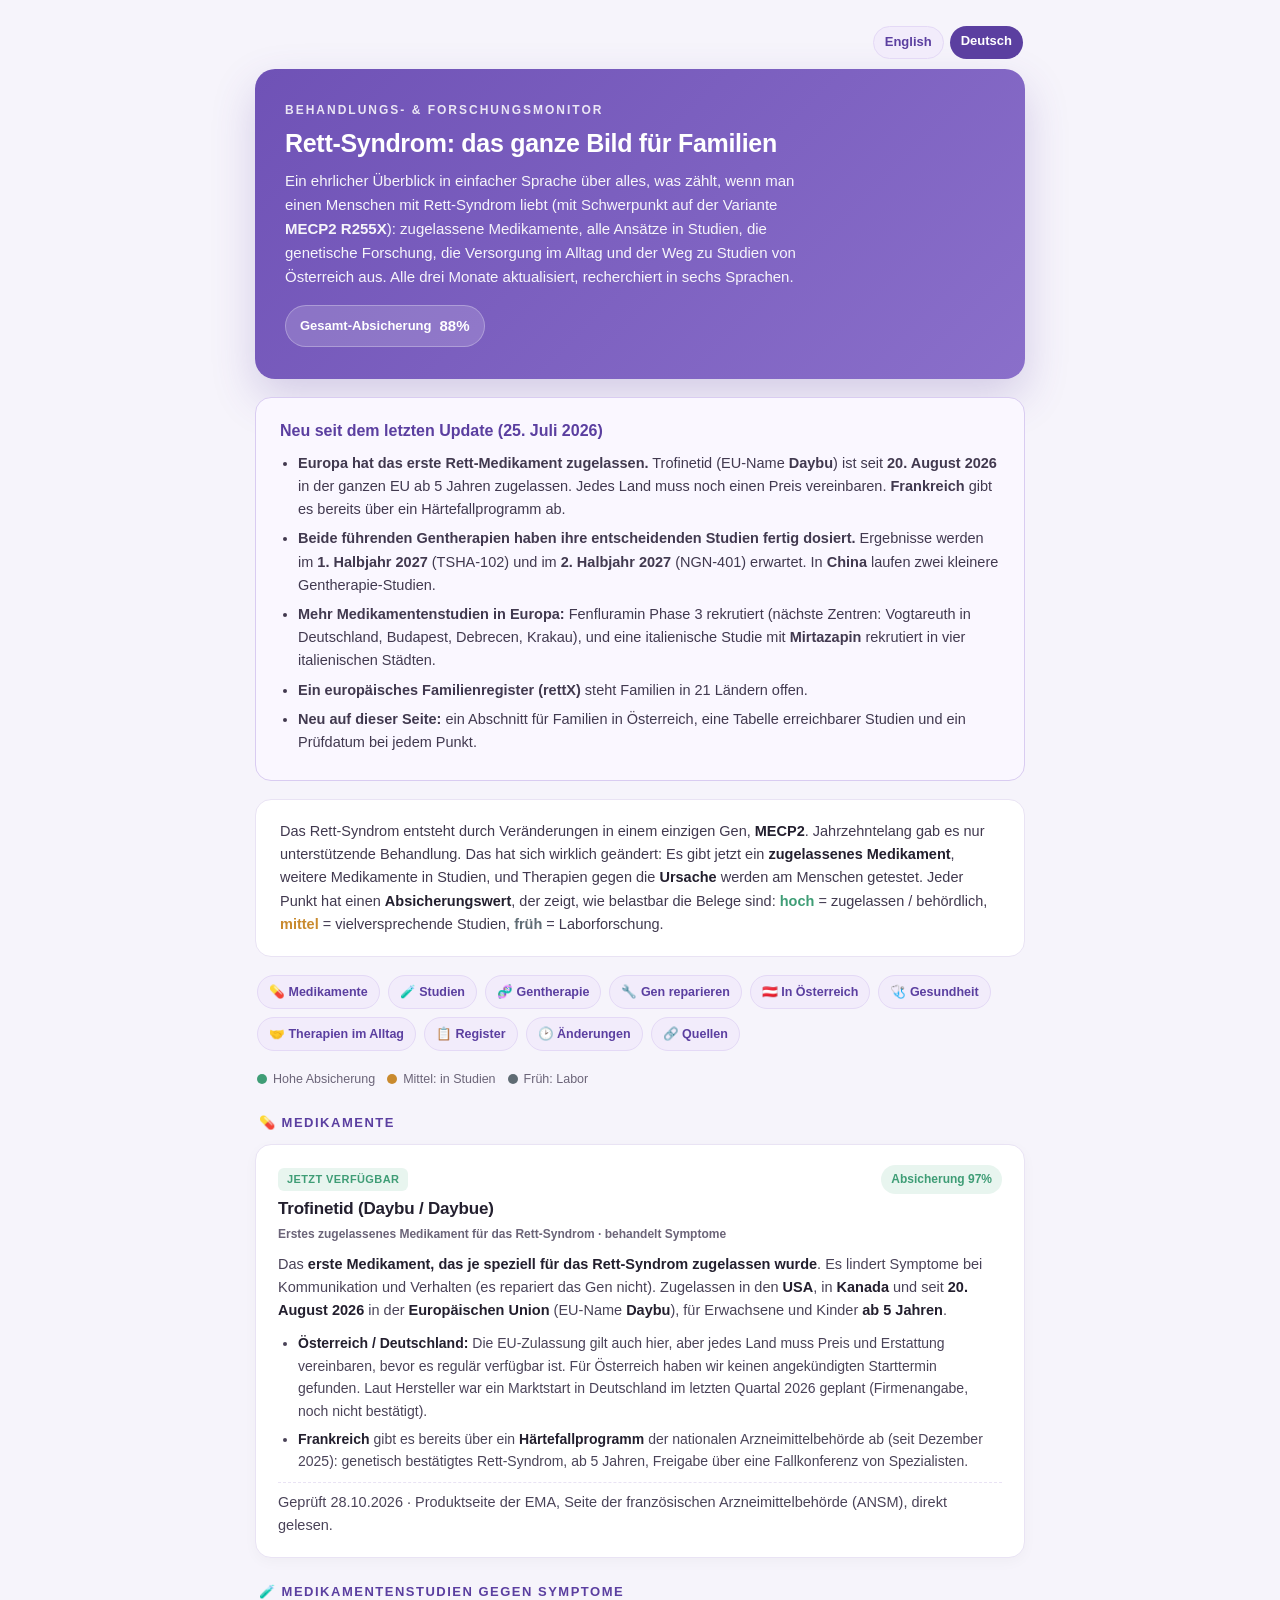
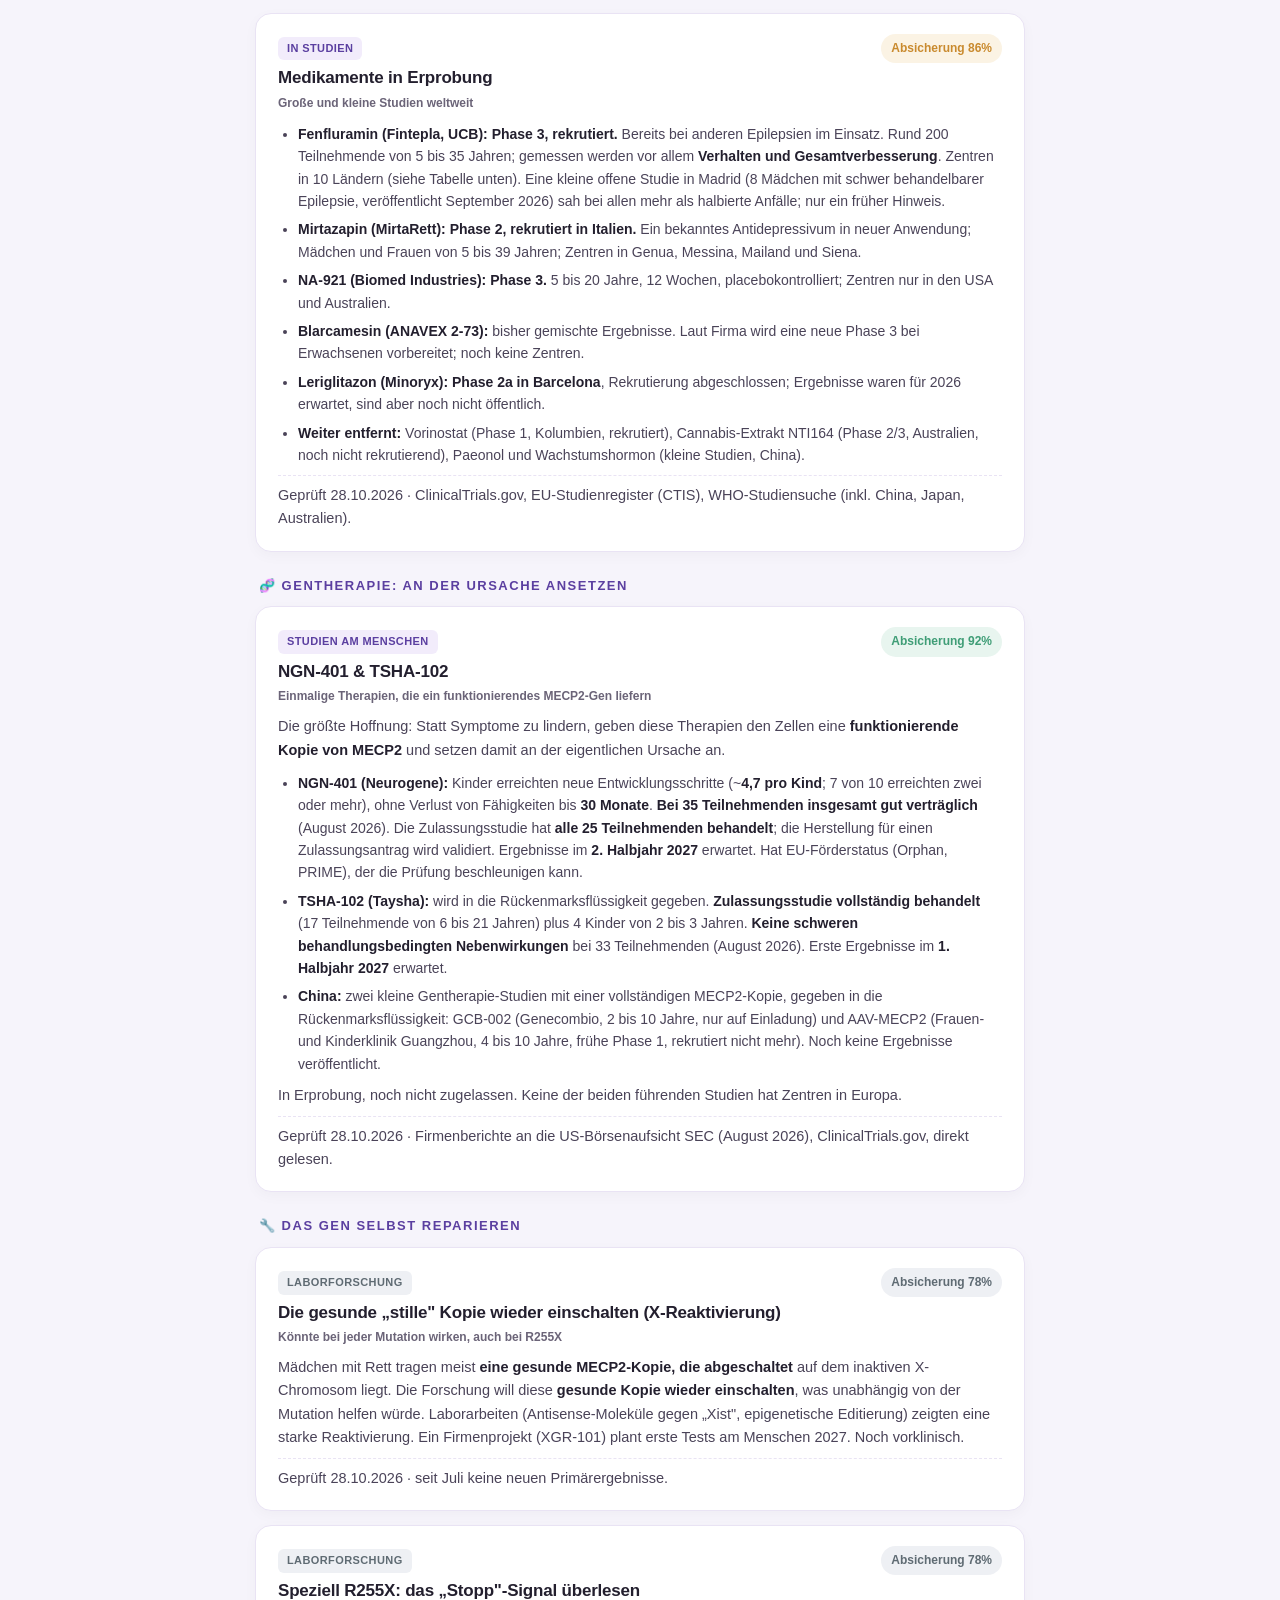
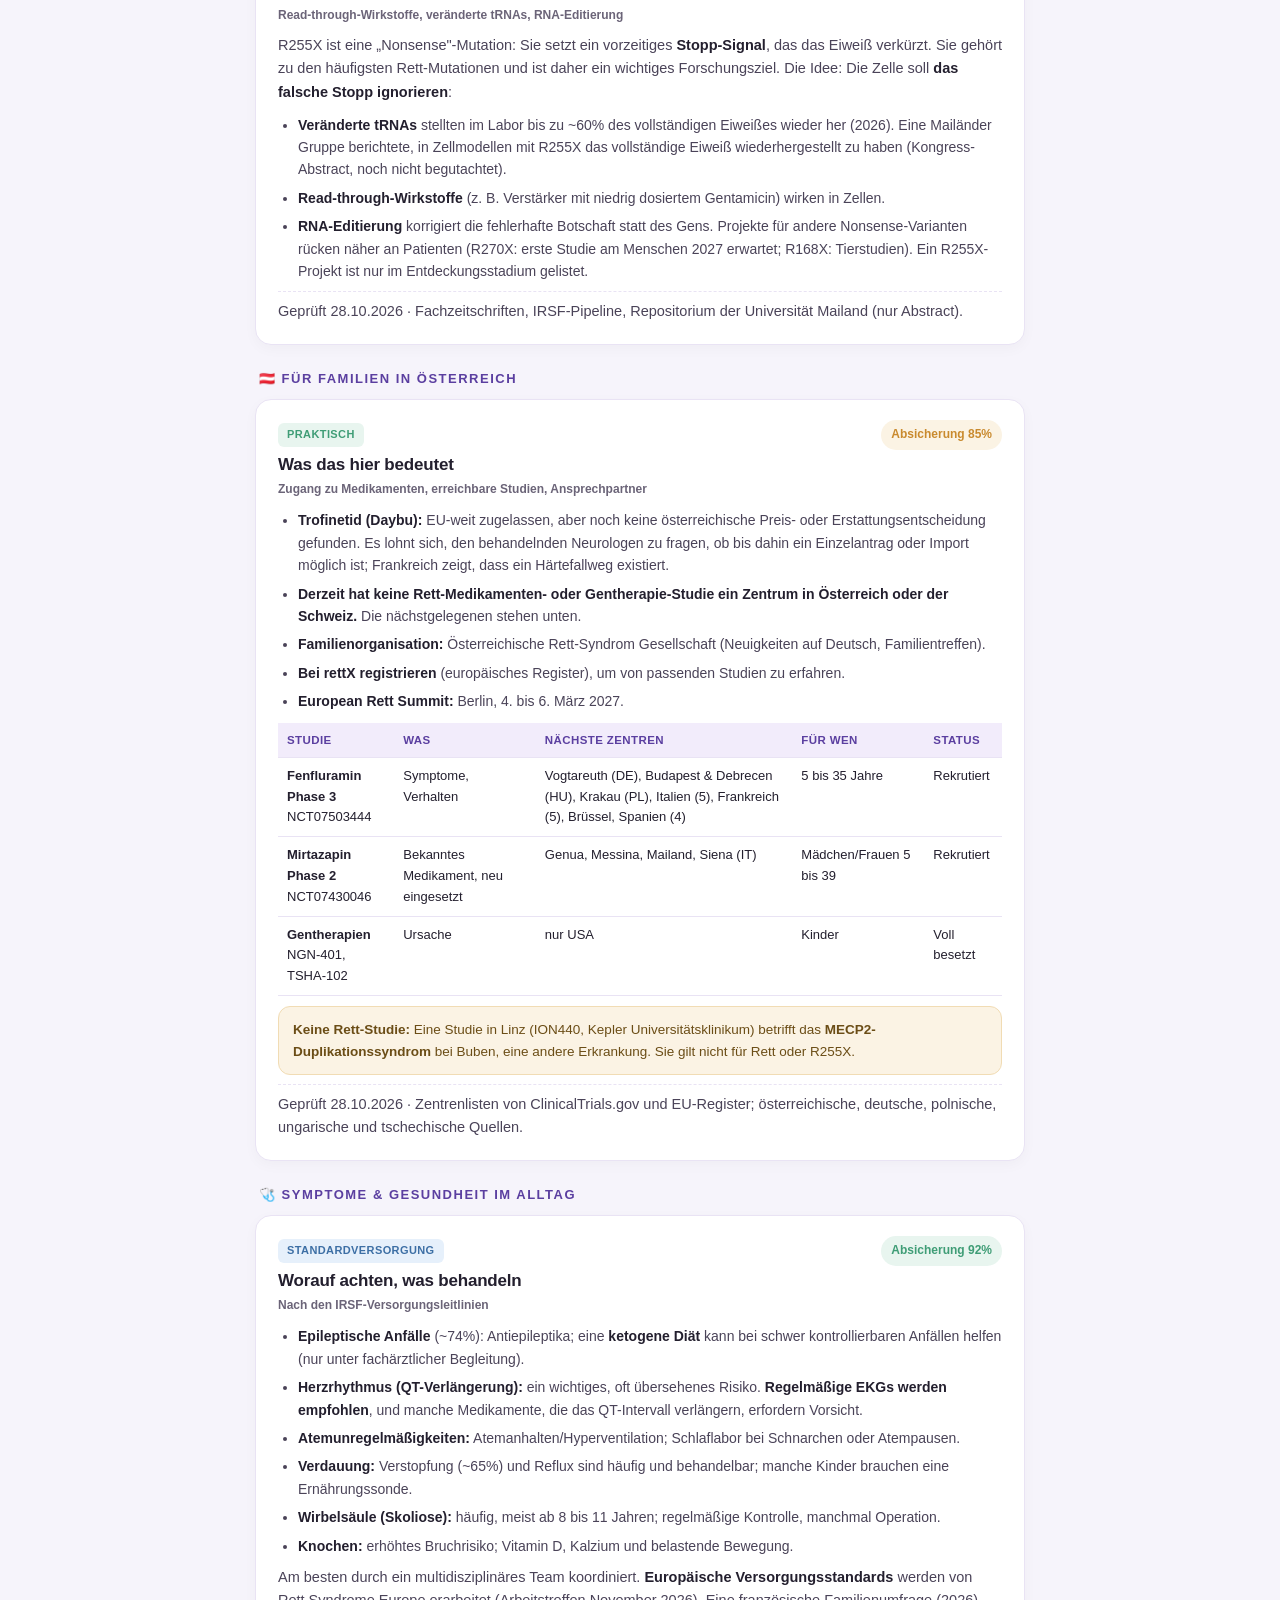
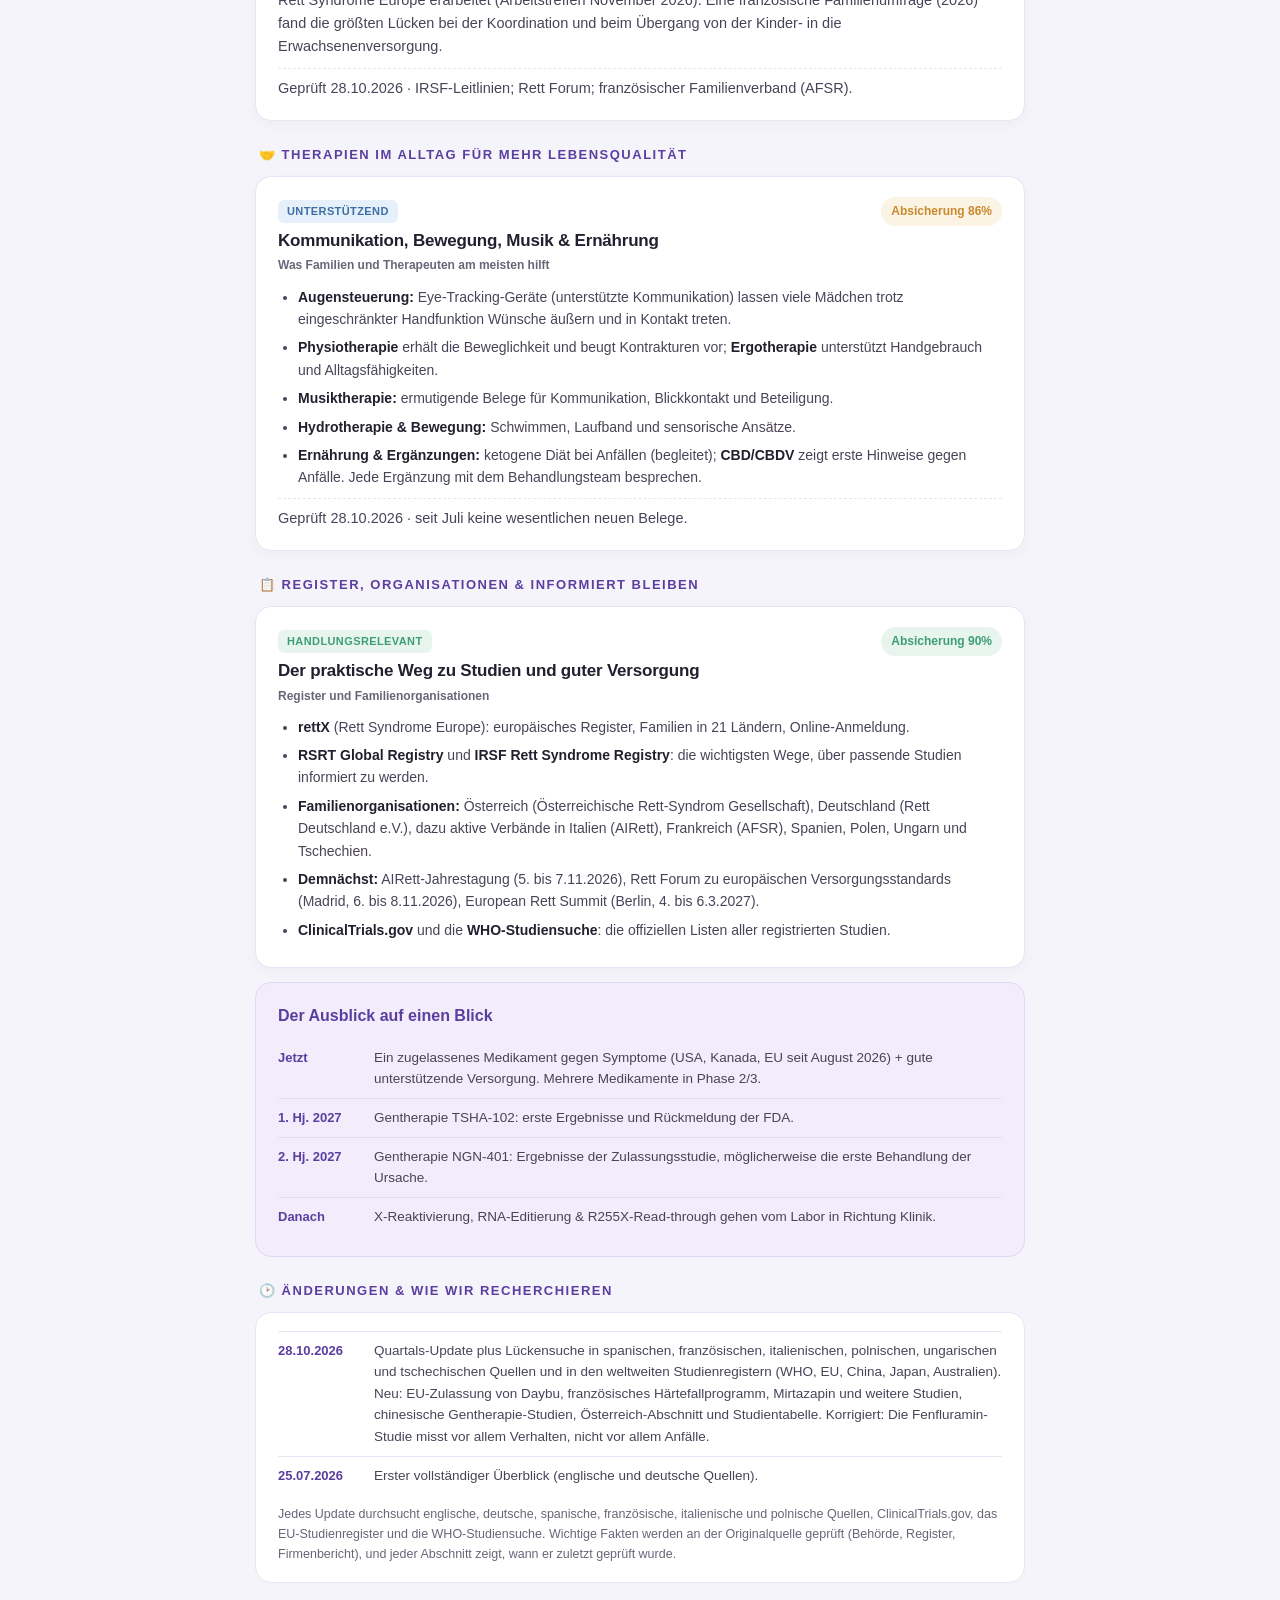
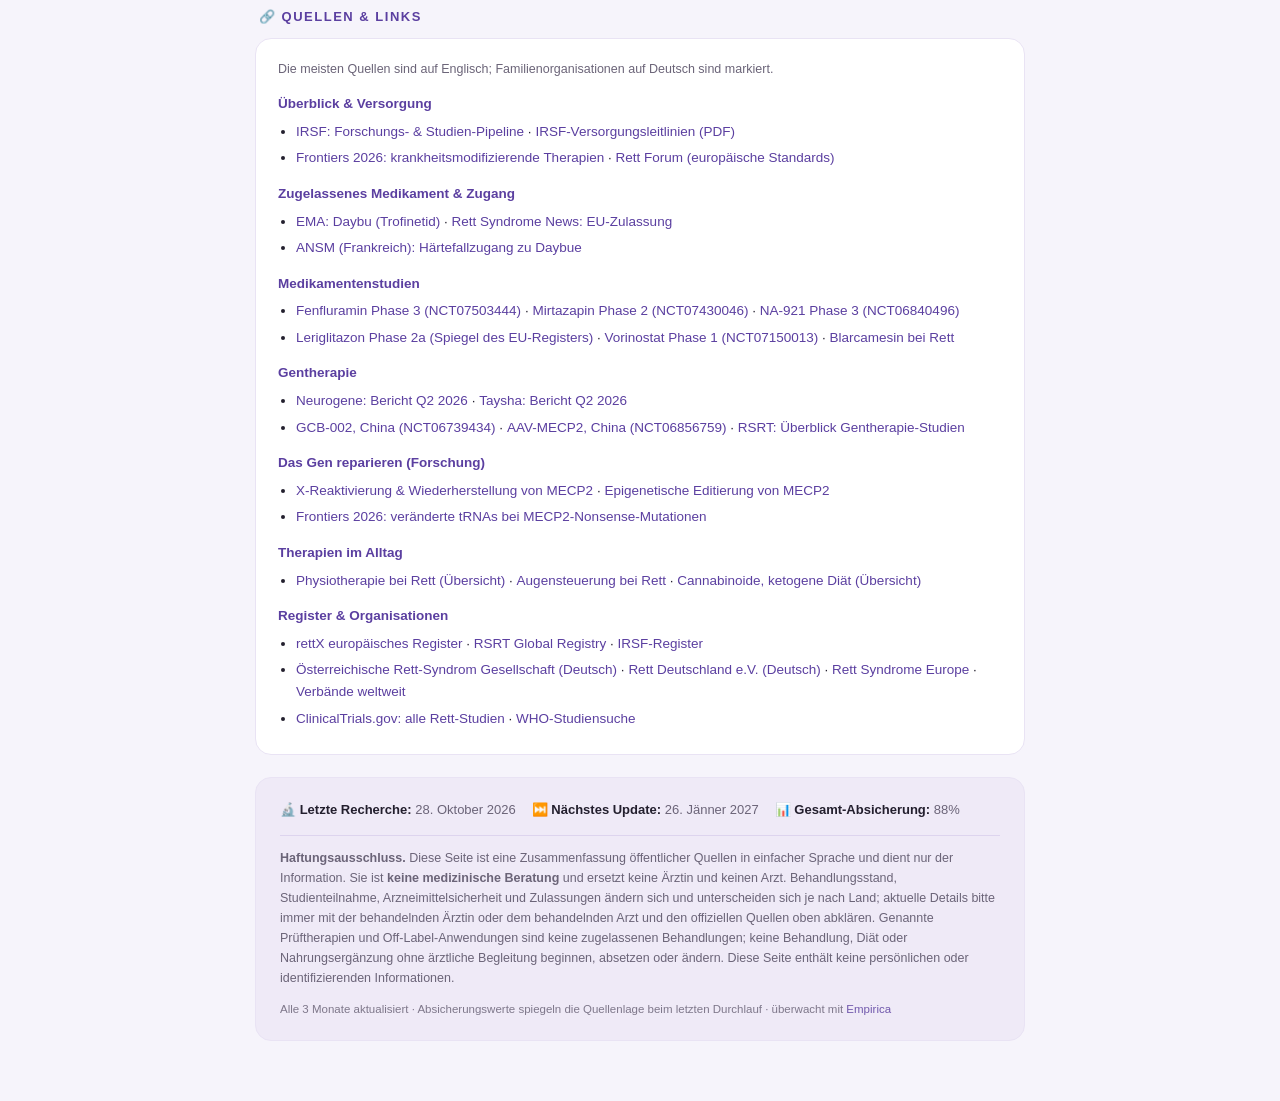
==== de/index.html @ 61130e69 "Rett monitor v2: multilingual gap check (ES/FR/IT/PL/HU/CZ + WHO ICTRP, EU CTIS, China, Japan) and s" ====
<!doctype html>
<html lang="de">
<head>
<meta charset="utf-8">
<meta name="viewport" content="width=device-width, initial-scale=1">
<meta name="robots" content="noindex, nofollow">
<title>Rett-Syndrom (MECP2 · R255X) - Behandlungs- &amp; Forschungsmonitor</title>
<link rel="stylesheet" href="../style.css">
</head>
<body>
<div class="wrap">

  <div class="lang"><a href="../">English</a><span>Deutsch</span></div>

  <div class="hero">
    <div class="eyebrow">Behandlungs- &amp; Forschungsmonitor</div>
    <h1>Rett-Syndrom: das ganze Bild für Familien</h1>
    <p>Ein ehrlicher Überblick in einfacher Sprache über alles, was zählt, wenn man einen Menschen mit Rett-Syndrom liebt (mit Schwerpunkt auf der Variante <b>MECP2 R255X</b>): zugelassene Medikamente, alle Ansätze in Studien, die genetische Forschung, die Versorgung im Alltag und der Weg zu Studien von Österreich aus. Alle drei Monate aktualisiert, recherchiert in sechs Sprachen.</p>
    <span class="ovr">Gesamt-Absicherung <b>88%</b></span>
  </div>

  <div class="new">
    <h2>Neu seit dem letzten Update (25. Juli 2026)</h2>
    <ul>
      <li><b>Europa hat das erste Rett-Medikament zugelassen.</b> Trofinetid (EU-Name <b>Daybu</b>) ist seit <b>20. August 2026</b> in der ganzen EU ab 5 Jahren zugelassen. Jedes Land muss noch einen Preis vereinbaren. <b>Frankreich</b> gibt es bereits über ein Härtefallprogramm ab.</li>
      <li><b>Beide führenden Gentherapien haben ihre entscheidenden Studien fertig dosiert.</b> Ergebnisse werden im <b>1. Halbjahr 2027</b> (TSHA-102) und im <b>2. Halbjahr 2027</b> (NGN-401) erwartet. In <b>China</b> laufen zwei kleinere Gentherapie-Studien.</li>
      <li><b>Mehr Medikamentenstudien in Europa:</b> Fenfluramin Phase 3 rekrutiert (nächste Zentren: Vogtareuth in Deutschland, Budapest, Debrecen, Krakau), und eine italienische Studie mit <b>Mirtazapin</b> rekrutiert in vier italienischen Städten.</li>
      <li><b>Ein europäisches Familienregister (rettX)</b> steht Familien in 21 Ländern offen.</li>
      <li><b>Neu auf dieser Seite:</b> ein Abschnitt für Familien in Österreich, eine Tabelle erreichbarer Studien und ein Prüfdatum bei jedem Punkt.</li>
    </ul>
  </div>

  <div class="intro">
    Das Rett-Syndrom entsteht durch Veränderungen in einem einzigen Gen, <b>MECP2</b>. Jahrzehntelang gab es nur unterstützende Behandlung. Das hat sich wirklich geändert: Es gibt jetzt ein <b>zugelassenes Medikament</b>, weitere Medikamente in Studien, und Therapien gegen die <b>Ursache</b> werden am Menschen getestet. Jeder Punkt hat einen <b>Absicherungswert</b>, der zeigt, wie belastbar die Belege sind: <span style="color:var(--good);font-weight:600">hoch</span> = zugelassen / behördlich, <span style="color:var(--warn);font-weight:600">mittel</span> = vielversprechende Studien, <span style="color:var(--early);font-weight:600">früh</span> = Laborforschung.
  </div>

  <div class="toc">
    <a href="#meds">💊 Medikamente</a>
    <a href="#trials">🧪 Studien</a>
    <a href="#gene">🧬 Gentherapie</a>
    <a href="#root">🔧 Gen reparieren</a>
    <a href="#austria">🇦🇹 In Österreich</a>
    <a href="#care">🩺 Gesundheit</a>
    <a href="#therapies">🤝 Therapien im Alltag</a>
    <a href="#access">📋 Register</a>
    <a href="#history">🕑 Änderungen</a>
    <a href="#sources">🔗 Quellen</a>
  </div>

  <div class="legend">
    <span class="k"><span class="dot" style="background:var(--good)"></span> Hohe Absicherung</span>
    <span class="k"><span class="dot" style="background:var(--warn)"></span> Mittel: in Studien</span>
    <span class="k"><span class="dot" style="background:var(--early)"></span> Früh: Labor</span>
  </div>

  <div class="sec-h" id="meds">💊 Medikamente</div>

  <div class="card">
    <div class="top">
      <div><span class="pill p-now">Jetzt verfügbar</span><h2>Trofinetid (Daybu / Daybue)</h2>
        <div class="stage">Erstes zugelassenes Medikament für das Rett-Syndrom · behandelt Symptome</div></div>
      <span class="verif v-hi">Absicherung 97%</span>
    </div>
    <p>Das <b>erste Medikament, das je speziell für das Rett-Syndrom zugelassen wurde</b>. Es lindert Symptome bei Kommunikation und Verhalten (es repariert das Gen nicht). Zugelassen in den <b>USA</b>, in <b>Kanada</b> und seit <b>20. August 2026</b> in der <b>Europäischen Union</b> (EU-Name <b>Daybu</b>), für Erwachsene und Kinder <b>ab 5 Jahren</b>.</p>
    <ul>
      <li><b>Österreich / Deutschland:</b> Die EU-Zulassung gilt auch hier, aber jedes Land muss Preis und Erstattung vereinbaren, bevor es regulär verfügbar ist. Für Österreich haben wir keinen angekündigten Starttermin gefunden. Laut Hersteller war ein Marktstart in Deutschland im letzten Quartal 2026 geplant (Firmenangabe, noch nicht bestätigt).</li>
      <li><b>Frankreich</b> gibt es bereits über ein <b>Härtefallprogramm</b> der nationalen Arzneimittelbehörde ab (seit Dezember 2025): genetisch bestätigtes Rett-Syndrom, ab 5 Jahren, Freigabe über eine Fallkonferenz von Spezialisten.</li>
    </ul>
    <p class="checked">Geprüft 28.10.2026 · Produktseite der EMA, Seite der französischen Arzneimittelbehörde (ANSM), direkt gelesen.</p>
  </div>

  <div class="sec-h" id="trials">🧪 Medikamentenstudien gegen Symptome</div>

  <div class="card">
    <div class="top">
      <div><span class="pill p-soon">In Studien</span><h2>Medikamente in Erprobung</h2>
        <div class="stage">Große und kleine Studien weltweit</div></div>
      <span class="verif v-md">Absicherung 86%</span>
    </div>
    <ul>
      <li><b>Fenfluramin (Fintepla, UCB): Phase 3, rekrutiert.</b> Bereits bei anderen Epilepsien im Einsatz. Rund 200 Teilnehmende von 5 bis 35 Jahren; gemessen werden vor allem <b>Verhalten und Gesamtverbesserung</b>. Zentren in 10 Ländern (siehe Tabelle unten). Eine kleine offene Studie in Madrid (8 Mädchen mit schwer behandelbarer Epilepsie, veröffentlicht September 2026) sah bei allen mehr als halbierte Anfälle; nur ein früher Hinweis.</li>
      <li><b>Mirtazapin (MirtaRett): Phase 2, rekrutiert in Italien.</b> Ein bekanntes Antidepressivum in neuer Anwendung; Mädchen und Frauen von 5 bis 39 Jahren; Zentren in Genua, Messina, Mailand und Siena.</li>
      <li><b>NA-921 (Biomed Industries): Phase 3.</b> 5 bis 20 Jahre, 12 Wochen, placebokontrolliert; Zentren nur in den USA und Australien.</li>
      <li><b>Blarcamesin (ANAVEX 2-73):</b> bisher gemischte Ergebnisse. Laut Firma wird eine neue Phase 3 bei Erwachsenen vorbereitet; noch keine Zentren.</li>
      <li><b>Leriglitazon (Minoryx): Phase 2a in Barcelona</b>, Rekrutierung abgeschlossen; Ergebnisse waren für 2026 erwartet, sind aber noch nicht öffentlich.</li>
      <li><b>Weiter entfernt:</b> Vorinostat (Phase 1, Kolumbien, rekrutiert), Cannabis-Extrakt NTI164 (Phase 2/3, Australien, noch nicht rekrutierend), Paeonol und Wachstumshormon (kleine Studien, China).</li>
    </ul>
    <p class="checked">Geprüft 28.10.2026 · ClinicalTrials.gov, EU-Studienregister (CTIS), WHO-Studiensuche (inkl. China, Japan, Australien).</p>
  </div>

  <div class="sec-h" id="gene">🧬 Gentherapie: an der Ursache ansetzen</div>

  <div class="card">
    <div class="top">
      <div><span class="pill p-soon">Studien am Menschen</span><h2>NGN-401 &amp; TSHA-102</h2>
        <div class="stage">Einmalige Therapien, die ein funktionierendes MECP2-Gen liefern</div></div>
      <span class="verif v-hi">Absicherung 92%</span>
    </div>
    <p>Die größte Hoffnung: Statt Symptome zu lindern, geben diese Therapien den Zellen eine <b>funktionierende Kopie von MECP2</b> und setzen damit an der eigentlichen Ursache an.</p>
    <ul>
      <li><b>NGN-401 (Neurogene):</b> Kinder erreichten neue Entwicklungsschritte (~<b>4,7 pro Kind</b>; 7 von 10 erreichten zwei oder mehr), ohne Verlust von Fähigkeiten bis <b>30 Monate</b>. <b>Bei 35 Teilnehmenden insgesamt gut verträglich</b> (August 2026). Die Zulassungsstudie hat <b>alle 25 Teilnehmenden behandelt</b>; die Herstellung für einen Zulassungsantrag wird validiert. Ergebnisse im <b>2. Halbjahr 2027</b> erwartet. Hat EU-Förderstatus (Orphan, PRIME), der die Prüfung beschleunigen kann.</li>
      <li><b>TSHA-102 (Taysha):</b> wird in die Rückenmarksflüssigkeit gegeben. <b>Zulassungsstudie vollständig behandelt</b> (17 Teilnehmende von 6 bis 21 Jahren) plus 4 Kinder von 2 bis 3 Jahren. <b>Keine schweren behandlungsbedingten Nebenwirkungen</b> bei 33 Teilnehmenden (August 2026). Erste Ergebnisse im <b>1. Halbjahr 2027</b> erwartet.</li>
      <li><b>China:</b> zwei kleine Gentherapie-Studien mit einer vollständigen MECP2-Kopie, gegeben in die Rückenmarksflüssigkeit: GCB-002 (Genecombio, 2 bis 10 Jahre, nur auf Einladung) und AAV-MECP2 (Frauen- und Kinderklinik Guangzhou, 4 bis 10 Jahre, frühe Phase 1, rekrutiert nicht mehr). Noch keine Ergebnisse veröffentlicht.</li>
    </ul>
    <p class="note">In Erprobung, noch nicht zugelassen. Keine der beiden führenden Studien hat Zentren in Europa.</p>
    <p class="checked">Geprüft 28.10.2026 · Firmenberichte an die US-Börsenaufsicht SEC (August 2026), ClinicalTrials.gov, direkt gelesen.</p>
  </div>

  <div class="sec-h" id="root">🔧 Das Gen selbst reparieren</div>

  <div class="card">
    <div class="top">
      <div><span class="pill p-early">Laborforschung</span><h2>Die gesunde „stille" Kopie wieder einschalten (X-Reaktivierung)</h2>
        <div class="stage">Könnte bei jeder Mutation wirken, auch bei R255X</div></div>
      <span class="verif v-lo">Absicherung 78%</span>
    </div>
    <p>Mädchen mit Rett tragen meist <b>eine gesunde MECP2-Kopie, die abgeschaltet</b> auf dem inaktiven X-Chromosom liegt. Die Forschung will diese <b>gesunde Kopie wieder einschalten</b>, was unabhängig von der Mutation helfen würde. Laborarbeiten (Antisense-Moleküle gegen „Xist", epigenetische Editierung) zeigten eine starke Reaktivierung. Ein Firmenprojekt (XGR-101) plant erste Tests am Menschen 2027. Noch vorklinisch.</p>
    <p class="checked">Geprüft 28.10.2026 · seit Juli keine neuen Primärergebnisse.</p>
  </div>

  <div class="card">
    <div class="top">
      <div><span class="pill p-early">Laborforschung</span><h2>Speziell R255X: das „Stopp"-Signal überlesen</h2>
        <div class="stage">Read-through-Wirkstoffe, veränderte tRNAs, RNA-Editierung</div></div>
      <span class="verif v-lo">Absicherung 78%</span>
    </div>
    <p>R255X ist eine „Nonsense"-Mutation: Sie setzt ein vorzeitiges <b>Stopp-Signal</b>, das das Eiweiß verkürzt. Sie gehört zu den häufigsten Rett-Mutationen und ist daher ein wichtiges Forschungsziel. Die Idee: Die Zelle soll <b>das falsche Stopp ignorieren</b>:</p>
    <ul>
      <li><b>Veränderte tRNAs</b> stellten im Labor bis zu ~60% des vollständigen Eiweißes wieder her (2026). Eine Mailänder Gruppe berichtete, in Zellmodellen mit R255X das vollständige Eiweiß wiederhergestellt zu haben (Kongress-Abstract, noch nicht begutachtet).</li>
      <li><b>Read-through-Wirkstoffe</b> (z. B. Verstärker mit niedrig dosiertem Gentamicin) wirken in Zellen.</li>
      <li><b>RNA-Editierung</b> korrigiert die fehlerhafte Botschaft statt des Gens. Projekte für andere Nonsense-Varianten rücken näher an Patienten (R270X: erste Studie am Menschen 2027 erwartet; R168X: Tierstudien). Ein R255X-Projekt ist nur im Entdeckungsstadium gelistet.</li>
    </ul>
    <p class="checked">Geprüft 28.10.2026 · Fachzeitschriften, IRSF-Pipeline, Repositorium der Universität Mailand (nur Abstract).</p>
  </div>

  <div class="sec-h" id="austria">🇦🇹 Für Familien in Österreich</div>

  <div class="card">
    <div class="top">
      <div><span class="pill p-now">Praktisch</span><h2>Was das hier bedeutet</h2>
        <div class="stage">Zugang zu Medikamenten, erreichbare Studien, Ansprechpartner</div></div>
      <span class="verif v-md">Absicherung 85%</span>
    </div>
    <ul>
      <li><b>Trofinetid (Daybu):</b> EU-weit zugelassen, aber noch keine österreichische Preis- oder Erstattungsentscheidung gefunden. Es lohnt sich, den behandelnden Neurologen zu fragen, ob bis dahin ein Einzelantrag oder Import möglich ist; Frankreich zeigt, dass ein Härtefallweg existiert.</li>
      <li><b>Derzeit hat keine Rett-Medikamenten- oder Gentherapie-Studie ein Zentrum in Österreich oder der Schweiz.</b> Die nächstgelegenen stehen unten.</li>
      <li><b>Familienorganisation:</b> Österreichische Rett-Syndrom Gesellschaft (Neuigkeiten auf Deutsch, Familientreffen).</li>
      <li><b>Bei rettX registrieren</b> (europäisches Register), um von passenden Studien zu erfahren.</li>
      <li><b>European Rett Summit:</b> Berlin, 4. bis 6. März 2027.</li>
    </ul>

    <div class="tbl-wrap">
      <table>
        <tr><th>Studie</th><th>Was</th><th>Nächste Zentren</th><th>Für wen</th><th>Status</th></tr>
        <tr><td><b>Fenfluramin Phase 3</b><br>NCT07503444</td><td>Symptome, Verhalten</td><td>Vogtareuth (DE), Budapest &amp; Debrecen (HU), Krakau (PL), Italien (5), Frankreich (5), Brüssel, Spanien (4)</td><td>5 bis 35 Jahre</td><td>Rekrutiert</td></tr>
        <tr><td><b>Mirtazapin Phase 2</b><br>NCT07430046</td><td>Bekanntes Medikament, neu eingesetzt</td><td>Genua, Messina, Mailand, Siena (IT)</td><td>Mädchen/Frauen 5 bis 39</td><td>Rekrutiert</td></tr>
        <tr><td><b>Gentherapien</b><br>NGN-401, TSHA-102</td><td>Ursache</td><td>nur USA</td><td>Kinder</td><td>Voll besetzt</td></tr>
      </table>
    </div>
    <div class="warnbox"><b>Keine Rett-Studie:</b> Eine Studie in Linz (ION440, Kepler Universitätsklinikum) betrifft das <b>MECP2-Duplikationssyndrom</b> bei Buben, eine andere Erkrankung. Sie gilt nicht für Rett oder R255X.</div>
    <p class="checked">Geprüft 28.10.2026 · Zentrenlisten von ClinicalTrials.gov und EU-Register; österreichische, deutsche, polnische, ungarische und tschechische Quellen.</p>
  </div>

  <div class="sec-h" id="care">🩺 Symptome &amp; Gesundheit im Alltag</div>

  <div class="card">
    <div class="top">
      <div><span class="pill p-care">Standardversorgung</span><h2>Worauf achten, was behandeln</h2>
        <div class="stage">Nach den IRSF-Versorgungsleitlinien</div></div>
      <span class="verif v-hi">Absicherung 92%</span>
    </div>
    <ul>
      <li><b>Epileptische Anfälle</b> (~74%): Antiepileptika; eine <b>ketogene Diät</b> kann bei schwer kontrollierbaren Anfällen helfen (nur unter fachärztlicher Begleitung).</li>
      <li><b>Herzrhythmus (QT-Verlängerung):</b> ein wichtiges, oft übersehenes Risiko. <b>Regelmäßige EKGs werden empfohlen</b>, und manche Medikamente, die das QT-Intervall verlängern, erfordern Vorsicht.</li>
      <li><b>Atemunregelmäßigkeiten:</b> Atemanhalten/Hyperventilation; Schlaflabor bei Schnarchen oder Atempausen.</li>
      <li><b>Verdauung:</b> Verstopfung (~65%) und Reflux sind häufig und behandelbar; manche Kinder brauchen eine Ernährungssonde.</li>
      <li><b>Wirbelsäule (Skoliose):</b> häufig, meist ab 8 bis 11 Jahren; regelmäßige Kontrolle, manchmal Operation.</li>
      <li><b>Knochen:</b> erhöhtes Bruchrisiko; Vitamin D, Kalzium und belastende Bewegung.</li>
    </ul>
    <p class="note">Am besten durch ein multidisziplinäres Team koordiniert. <b>Europäische Versorgungsstandards</b> werden von Rett Syndrome Europe erarbeitet (Arbeitstreffen November 2026). Eine französische Familienumfrage (2026) fand die größten Lücken bei der Koordination und beim Übergang von der Kinder- in die Erwachsenenversorgung.</p>
    <p class="checked">Geprüft 28.10.2026 · IRSF-Leitlinien; Rett Forum; französischer Familienverband (AFSR).</p>
  </div>

  <div class="sec-h" id="therapies">🤝 Therapien im Alltag für mehr Lebensqualität</div>

  <div class="card">
    <div class="top">
      <div><span class="pill p-care">Unterstützend</span><h2>Kommunikation, Bewegung, Musik &amp; Ernährung</h2>
        <div class="stage">Was Familien und Therapeuten am meisten hilft</div></div>
      <span class="verif v-md">Absicherung 86%</span>
    </div>
    <ul>
      <li><b>Augensteuerung:</b> Eye-Tracking-Geräte (unterstützte Kommunikation) lassen viele Mädchen trotz eingeschränkter Handfunktion Wünsche äußern und in Kontakt treten.</li>
      <li><b>Physiotherapie</b> erhält die Beweglichkeit und beugt Kontrakturen vor; <b>Ergotherapie</b> unterstützt Handgebrauch und Alltagsfähigkeiten.</li>
      <li><b>Musiktherapie:</b> ermutigende Belege für Kommunikation, Blickkontakt und Beteiligung.</li>
      <li><b>Hydrotherapie &amp; Bewegung:</b> Schwimmen, Laufband und sensorische Ansätze.</li>
      <li><b>Ernährung &amp; Ergänzungen:</b> ketogene Diät bei Anfällen (begleitet); <b>CBD/CBDV</b> zeigt erste Hinweise gegen Anfälle. Jede Ergänzung mit dem Behandlungsteam besprechen.</li>
    </ul>
    <p class="checked">Geprüft 28.10.2026 · seit Juli keine wesentlichen neuen Belege.</p>
  </div>

  <div class="sec-h" id="access">📋 Register, Organisationen &amp; informiert bleiben</div>

  <div class="card">
    <div class="top">
      <div><span class="pill p-now">Handlungsrelevant</span><h2>Der praktische Weg zu Studien und guter Versorgung</h2>
        <div class="stage">Register und Familienorganisationen</div></div>
      <span class="verif v-hi">Absicherung 90%</span>
    </div>
    <ul>
      <li><b>rettX</b> (Rett Syndrome Europe): europäisches Register, Familien in 21 Ländern, Online-Anmeldung.</li>
      <li><b>RSRT Global Registry</b> und <b>IRSF Rett Syndrome Registry</b>: die wichtigsten Wege, über passende Studien informiert zu werden.</li>
      <li><b>Familienorganisationen:</b> Österreich (Österreichische Rett-Syndrom Gesellschaft), Deutschland (Rett Deutschland e.V.), dazu aktive Verbände in Italien (AIRett), Frankreich (AFSR), Spanien, Polen, Ungarn und Tschechien.</li>
      <li><b>Demnächst:</b> AIRett-Jahrestagung (5. bis 7.11.2026), Rett Forum zu europäischen Versorgungsstandards (Madrid, 6. bis 8.11.2026), European Rett Summit (Berlin, 4. bis 6.3.2027).</li>
      <li><b>ClinicalTrials.gov</b> und die <b>WHO-Studiensuche</b>: die offiziellen Listen aller registrierten Studien.</li>
    </ul>
  </div>

  <div class="timeline">
    <h2>Der Ausblick auf einen Blick</h2>
    <div class="trow"><div class="when">Jetzt</div><div class="what">Ein zugelassenes Medikament gegen Symptome (USA, Kanada, EU seit August 2026) + gute unterstützende Versorgung. Mehrere Medikamente in Phase 2/3.</div></div>
    <div class="trow"><div class="when">1. Hj. 2027</div><div class="what">Gentherapie TSHA-102: erste Ergebnisse und Rückmeldung der FDA.</div></div>
    <div class="trow"><div class="when">2. Hj. 2027</div><div class="what">Gentherapie NGN-401: Ergebnisse der Zulassungsstudie, möglicherweise die erste Behandlung der Ursache.</div></div>
    <div class="trow"><div class="when">Danach</div><div class="what">X-Reaktivierung, RNA-Editierung &amp; R255X-Read-through gehen vom Labor in Richtung Klinik.</div></div>
  </div>

  <div class="sec-h" id="history">🕑 Änderungen &amp; wie wir recherchieren</div>
  <div class="hist">
    <div class="trow"><div class="when">28.10.2026</div><div class="what">Quartals-Update plus Lückensuche in spanischen, französischen, italienischen, polnischen, ungarischen und tschechischen Quellen und in den weltweiten Studienregistern (WHO, EU, China, Japan, Australien). Neu: EU-Zulassung von Daybu, französisches Härtefallprogramm, Mirtazapin und weitere Studien, chinesische Gentherapie-Studien, Österreich-Abschnitt und Studientabelle. Korrigiert: Die Fenfluramin-Studie misst vor allem Verhalten, nicht vor allem Anfälle.</div></div>
    <div class="trow"><div class="when">25.07.2026</div><div class="what">Erster vollständiger Überblick (englische und deutsche Quellen).</div></div>
    <p class="note" style="margin-top:10px">Jedes Update durchsucht englische, deutsche, spanische, französische, italienische und polnische Quellen, ClinicalTrials.gov, das EU-Studienregister und die WHO-Studiensuche. Wichtige Fakten werden an der Originalquelle geprüft (Behörde, Register, Firmenbericht), und jeder Abschnitt zeigt, wann er zuletzt geprüft wurde.</p>
  </div>

  <div class="sec-h" id="sources">🔗 Quellen &amp; Links</div>
  <div class="src">
    <p class="note" style="margin-top:0">Die meisten Quellen sind auf Englisch; Familienorganisationen auf Deutsch sind markiert.</p>
    <h3>Überblick &amp; Versorgung</h3>
    <ul>
      <li><a href="https://www.rettsyndrome.org/about-rett-syndrome/pipeline/" target="_blank" rel="noopener">IRSF: Forschungs- &amp; Studien-Pipeline</a> · <a href="https://www.rettsyndrome.org/wp-content/uploads/2024/12/Comprehensive-Care-Guidelines_digital.pdf" target="_blank" rel="noopener">IRSF-Versorgungsleitlinien (PDF)</a></li>
      <li><a href="https://www.frontiersin.org/journals/neurology/articles/10.3389/fneur.2026.1766679/full" target="_blank" rel="noopener">Frontiers 2026: krankheitsmodifizierende Therapien</a> · <a href="https://rettforum.eu/" target="_blank" rel="noopener">Rett Forum (europäische Standards)</a></li>
    </ul>
    <h3>Zugelassenes Medikament &amp; Zugang</h3>
    <ul>
      <li><a href="https://www.ema.europa.eu/en/medicines/human/EPAR/daybu" target="_blank" rel="noopener">EMA: Daybu (Trofinetid)</a> · <a href="https://rettsyndromenews.com/news/daybu-wins-approval-european-union-first-rett-syndrome-treatment/" target="_blank" rel="noopener">Rett Syndrome News: EU-Zulassung</a></li>
      <li><a href="https://ansm.sante.fr/tableau-acces-derogatoire/daybue" target="_blank" rel="noopener">ANSM (Frankreich): Härtefallzugang zu Daybue</a></li>
    </ul>
    <h3>Medikamentenstudien</h3>
    <ul>
      <li><a href="https://clinicaltrials.gov/study/NCT07503444" target="_blank" rel="noopener">Fenfluramin Phase 3 (NCT07503444)</a> · <a href="https://clinicaltrials.gov/study/NCT07430046" target="_blank" rel="noopener">Mirtazapin Phase 2 (NCT07430046)</a> · <a href="https://clinicaltrials.gov/study/NCT06840496" target="_blank" rel="noopener">NA-921 Phase 3 (NCT06840496)</a></li>
      <li><a href="https://www.ctis.eu/trial/2024-514684-26-00" target="_blank" rel="noopener">Leriglitazon Phase 2a (Spiegel des EU-Registers)</a> · <a href="https://clinicaltrials.gov/study/NCT07150013" target="_blank" rel="noopener">Vorinostat Phase 1 (NCT07150013)</a> · <a href="https://clinicaltrials.gov/study/NCT04304482" target="_blank" rel="noopener">Blarcamesin bei Rett</a></li>
    </ul>
    <h3>Gentherapie</h3>
    <ul>
      <li><a href="https://www.sec.gov/Archives/edgar/data/0001404644/000140464426000056/ngne_2qye26earningsrelease.htm" target="_blank" rel="noopener">Neurogene: Bericht Q2 2026</a> · <a href="https://www.sec.gov/Archives/edgar/data/0001806310/000119312526344594/d161230dex991.htm" target="_blank" rel="noopener">Taysha: Bericht Q2 2026</a></li>
      <li><a href="https://clinicaltrials.gov/study/NCT06739434" target="_blank" rel="noopener">GCB-002, China (NCT06739434)</a> · <a href="https://clinicaltrials.gov/study/NCT06856759" target="_blank" rel="noopener">AAV-MECP2, China (NCT06856759)</a> · <a href="https://reverserett.org/news/articles/a-review-of-gene-therapy-clinical-trials/" target="_blank" rel="noopener">RSRT: Überblick Gentherapie-Studien</a></li>
    </ul>
    <h3>Das Gen reparieren (Forschung)</h3>
    <ul>
      <li><a href="https://pmc.ncbi.nlm.nih.gov/articles/PMC9915138/" target="_blank" rel="noopener">X-Reaktivierung &amp; Wiederherstellung von MECP2</a> · <a href="https://www.science.org/doi/10.1126/scitranslmed.add4666" target="_blank" rel="noopener">Epigenetische Editierung von MECP2</a></li>
      <li><a href="https://www.frontiersin.org/journals/neurology/articles/10.3389/fneur.2026.1778877/full" target="_blank" rel="noopener">Frontiers 2026: veränderte tRNAs bei MECP2-Nonsense-Mutationen</a></li>
    </ul>
    <h3>Therapien im Alltag</h3>
    <ul>
      <li><a href="https://www.ncbi.nlm.nih.gov/pmc/articles/PMC7407501/" target="_blank" rel="noopener">Physiotherapie bei Rett (Übersicht)</a> · <a href="https://www.ncbi.nlm.nih.gov/pmc/articles/PMC4785214/" target="_blank" rel="noopener">Augensteuerung bei Rett</a> · <a href="https://pmc.ncbi.nlm.nih.gov/articles/PMC6614559/" target="_blank" rel="noopener">Cannabinoide, ketogene Diät (Übersicht)</a></li>
    </ul>
    <h3>Register &amp; Organisationen</h3>
    <ul>
      <li><a href="https://rettsyndrome.eu/rettx/" target="_blank" rel="noopener">rettX europäisches Register</a> · <a href="https://reverserett.org/global-registry/" target="_blank" rel="noopener">RSRT Global Registry</a> · <a href="https://www.rettsyndrome.org/rett-syndrome-registry/" target="_blank" rel="noopener">IRSF-Register</a></li>
      <li><a href="https://www.rett-syndrom.at/" target="_blank" rel="noopener">Österreichische Rett-Syndrom Gesellschaft (Deutsch)</a> · <a href="https://www.rett.de/" target="_blank" rel="noopener">Rett Deutschland e.V. (Deutsch)</a> · <a href="https://rettsyndrome.eu/" target="_blank" rel="noopener">Rett Syndrome Europe</a> · <a href="https://www.rettsyndrome.org/families/community-connections/" target="_blank" rel="noopener">Verbände weltweit</a></li>
      <li><a href="https://clinicaltrials.gov/search?cond=Rett%20Syndrome" target="_blank" rel="noopener">ClinicalTrials.gov: alle Rett-Studien</a> · <a href="https://trialsearch.who.int/" target="_blank" rel="noopener">WHO-Studiensuche</a></li>
    </ul>
  </div>

  <div class="foot">
    <div class="runrow">
      <div>🔬 <b>Letzte Recherche:</b> 28. Oktober 2026</div>
      <div>⏭️ <b>Nächstes Update:</b> 26. Jänner 2027</div>
      <div>📊 <b>Gesamt-Absicherung:</b> 88%</div>
    </div>
    <div class="disc">
      <b>Haftungsausschluss.</b> Diese Seite ist eine Zusammenfassung öffentlicher Quellen in einfacher Sprache und dient nur der Information. Sie ist <b>keine medizinische Beratung</b> und ersetzt keine Ärztin und keinen Arzt. Behandlungsstand, Studienteilnahme, Arzneimittelsicherheit und Zulassungen ändern sich und unterscheiden sich je nach Land; aktuelle Details bitte immer mit der behandelnden Ärztin oder dem behandelnden Arzt und den offiziellen Quellen oben abklären. Genannte Prüftherapien und Off-Label-Anwendungen sind keine zugelassenen Behandlungen; keine Behandlung, Diät oder Nahrungsergänzung ohne ärztliche Begleitung beginnen, absetzen oder ändern. Diese Seite enthält keine persönlichen oder identifizierenden Informationen.
    </div>
    <div class="cred">Alle 3 Monate aktualisiert · Absicherungswerte spiegeln die Quellenlage beim letzten Durchlauf · überwacht mit <a href="https://getempirica.com" target="_blank" rel="noopener">Empirica</a></div>
  </div>

</div>
</body>
</html>
---- style.css ----
:root{
    --bg:#f6f4fb; --paper:#ffffff; --ink:#231f2e; --muted:#6b6478;
    --line:#e9e3f4; --violet:#7c5cbf; --violet-deep:#5b3fa0; --violet-wash:#f2ecfb;
    --good:#3f9d76; --good-bg:#e8f5ef; --warn:#c98a2e; --warn-bg:#fbf3e4;
    --early:#5f6b73; --early-bg:#eef0f4;
  }
  *{box-sizing:border-box; margin:0; padding:0}
  html{-webkit-font-smoothing:antialiased}
  body{ background:var(--bg); color:var(--ink);
    font-family:-apple-system,BlinkMacSystemFont,"Segoe UI",Roboto,Helvetica,Arial,sans-serif;
    line-height:1.6; padding:26px 16px 60px }
  .wrap{ max-width:770px; margin:0 auto }

  .hero{ background:linear-gradient(135deg,#6f52b6,#8a6fca); color:#fff;
    border-radius:20px; padding:32px 30px; box-shadow:0 18px 44px rgba(92,63,160,.22) }
  .hero .eyebrow{ font-size:12px; letter-spacing:2px; text-transform:uppercase; opacity:.85; font-weight:600 }
  .hero h1{ font-size:25px; line-height:1.25; margin:8px 0 10px; font-weight:700; letter-spacing:-.3px }
  .hero p{ font-size:15px; opacity:.94; max-width:62ch }
  .hero .ovr{ display:inline-flex; align-items:center; gap:8px; margin-top:16px;
    background:rgba(255,255,255,.16); border:1px solid rgba(255,255,255,.28);
    padding:8px 14px; border-radius:999px; font-size:13px; font-weight:600 }
  .hero .ovr b{ font-size:15px }

  .intro{ background:var(--paper); border:1px solid var(--line); border-radius:16px;
    padding:20px 24px; margin:18px 0; font-size:14.5px; color:#41394f }
  .intro b{ color:var(--ink) }

  .toc{ display:flex; flex-wrap:wrap; gap:8px; margin:0 2px 18px }
  .toc a{ font-size:12.5px; font-weight:600; color:var(--violet-deep); background:var(--violet-wash);
    border:1px solid #e4d9f6; padding:6px 11px; border-radius:999px; text-decoration:none }
  .toc a:hover{ background:#e9def8 }

  .legend{ display:flex; flex-wrap:wrap; gap:12px; margin:0 2px 18px; font-size:12.5px; color:var(--muted) }
  .legend .k{ display:inline-flex; align-items:center; gap:6px }
  .dot{ width:10px; height:10px; border-radius:50% }

  .sec-h{ font-size:13px; font-weight:700; letter-spacing:1.5px; text-transform:uppercase;
    color:var(--violet-deep); margin:24px 4px 10px }

  .card{ background:var(--paper); border:1px solid var(--line); border-radius:16px;
    padding:20px 22px; margin-bottom:14px; box-shadow:0 4px 14px rgba(35,31,46,.03) }
  .card .top{ display:flex; align-items:flex-start; justify-content:space-between; gap:12px; margin-bottom:4px }
  .card h2{ font-size:17px; font-weight:700; letter-spacing:-.2px; color:var(--ink) }
  .card .stage{ font-size:12px; font-weight:600; color:var(--muted); margin-top:2px }
  .verif{ flex:none; font-size:12px; font-weight:700; padding:5px 10px; border-radius:999px; white-space:nowrap }
  .v-hi{ background:var(--good-bg); color:var(--good) }
  .v-md{ background:var(--warn-bg); color:var(--warn) }
  .v-lo{ background:var(--early-bg); color:var(--early) }
  .card p{ font-size:14.5px; color:#4a4358; margin-top:9px }
  .card p b{ color:var(--ink) }
  .pill{ display:inline-block; font-size:11px; font-weight:700; letter-spacing:.4px; text-transform:uppercase;
    padding:3px 9px; border-radius:6px; margin-bottom:4px }
  .p-now{ background:var(--good-bg); color:var(--good) }
  .p-soon{ background:var(--violet-wash); color:var(--violet-deep) }
  .p-early{ background:var(--early-bg); color:var(--early) }
  .p-care{ background:#e6f0fb; color:#3d6fa5 }
  .card ul{ margin:10px 0 0 2px; padding-left:18px; font-size:14px; color:#4a4358 }
  .card li{ margin:6px 0 }
  .card li b{ color:var(--ink) }
  .note{ font-size:12.5px; color:var(--muted); margin-top:8px }

  .timeline{ background:var(--violet-wash); border:1px solid #e2d7f4; border-radius:16px; padding:20px 22px; margin:6px 0 14px }
  .timeline h2{ font-size:16px; color:var(--violet-deep); font-weight:700; margin-bottom:10px }
  .trow{ display:flex; gap:12px; align-items:baseline; padding:8px 0; border-top:1px solid #e6dcf6 }
  .trow:first-of-type{ border-top:none }
  .trow .when{ flex:none; width:84px; font-weight:700; font-size:13px; color:var(--violet-deep) }
  .trow .what{ font-size:13.5px; color:#4a4358 }

  .src{ background:var(--paper); border:1px solid var(--line); border-radius:16px; padding:20px 22px; margin-bottom:14px }
  .src h3{ font-size:13.5px; color:var(--violet-deep); font-weight:700; margin:14px 0 6px }
  .src h3:first-child{ margin-top:0 }
  .src a{ color:var(--violet-deep); font-weight:500; text-decoration:none }
  .src a:hover{ text-decoration:underline }
  .src li{ margin:5px 0; font-size:13.5px }
  .src ul{ padding-left:18px }

  .foot{ margin-top:22px; padding:22px 24px; background:#efeaf7; border:1px solid var(--line);
    border-radius:16px; font-size:12.5px; color:var(--muted); line-height:1.6 }
  .foot .runrow{ display:flex; flex-wrap:wrap; gap:16px; margin-bottom:14px }
  .foot .runrow div{ font-size:13px }
  .foot .runrow b{ color:var(--ink) }
  .foot .disc{ border-top:1px solid #ddd4ee; padding-top:12px }
  .foot .cred{ margin-top:12px; font-size:11.5px; opacity:.85 }
  .foot a{ color:var(--violet-deep); text-decoration:none }

  .lang{ display:flex; justify-content:flex-end; gap:6px; margin:0 2px 10px; font-size:13px }
  .lang a, .lang span{ padding:5px 11px; border-radius:999px; font-weight:600; text-decoration:none }
  .lang a{ color:var(--violet-deep); background:var(--violet-wash); border:1px solid #e4d9f6 }
  .lang span{ color:#fff; background:var(--violet-deep) }
  .new{ background:#faf7ff; border:1px solid #d9ccf1; border-radius:16px; padding:20px 24px; margin:18px 0; font-size:14.5px; color:#41394f }
  .new h2{ font-size:16px; color:var(--violet-deep); margin-bottom:8px }
  .new li{ margin:6px 0 }
  .new ul{ padding-left:18px }
  .checked{ font-size:11.5px; color:var(--muted); margin-top:10px; border-top:1px dashed var(--line); padding-top:8px }
  .tbl-wrap{ overflow-x:auto; margin-top:10px }
  table{ border-collapse:collapse; width:100%; font-size:13px; min-width:560px }
  th, td{ text-align:left; padding:8px 9px; border-bottom:1px solid var(--line); vertical-align:top }
  th{ font-size:11.5px; letter-spacing:.4px; text-transform:uppercase; color:var(--violet-deep); background:var(--violet-wash) }
  td b{ color:var(--ink) }
  .warnbox{ background:var(--warn-bg); border:1px solid #f1dcb4; border-radius:12px; padding:12px 14px; font-size:13.5px; color:#6b4d16; margin-top:10px }
  .hist{ background:var(--paper); border:1px solid var(--line); border-radius:16px; padding:18px 22px; margin-bottom:14px; font-size:13.5px; color:#4a4358 }
  .hist .trow{ border-top:1px solid var(--line) }
  .hist .trow .when{ color:var(--violet-deep) }
  @media (max-width:480px){ .hero{ padding:24px 20px } .card, .src, .new{ padding:16px 16px } }
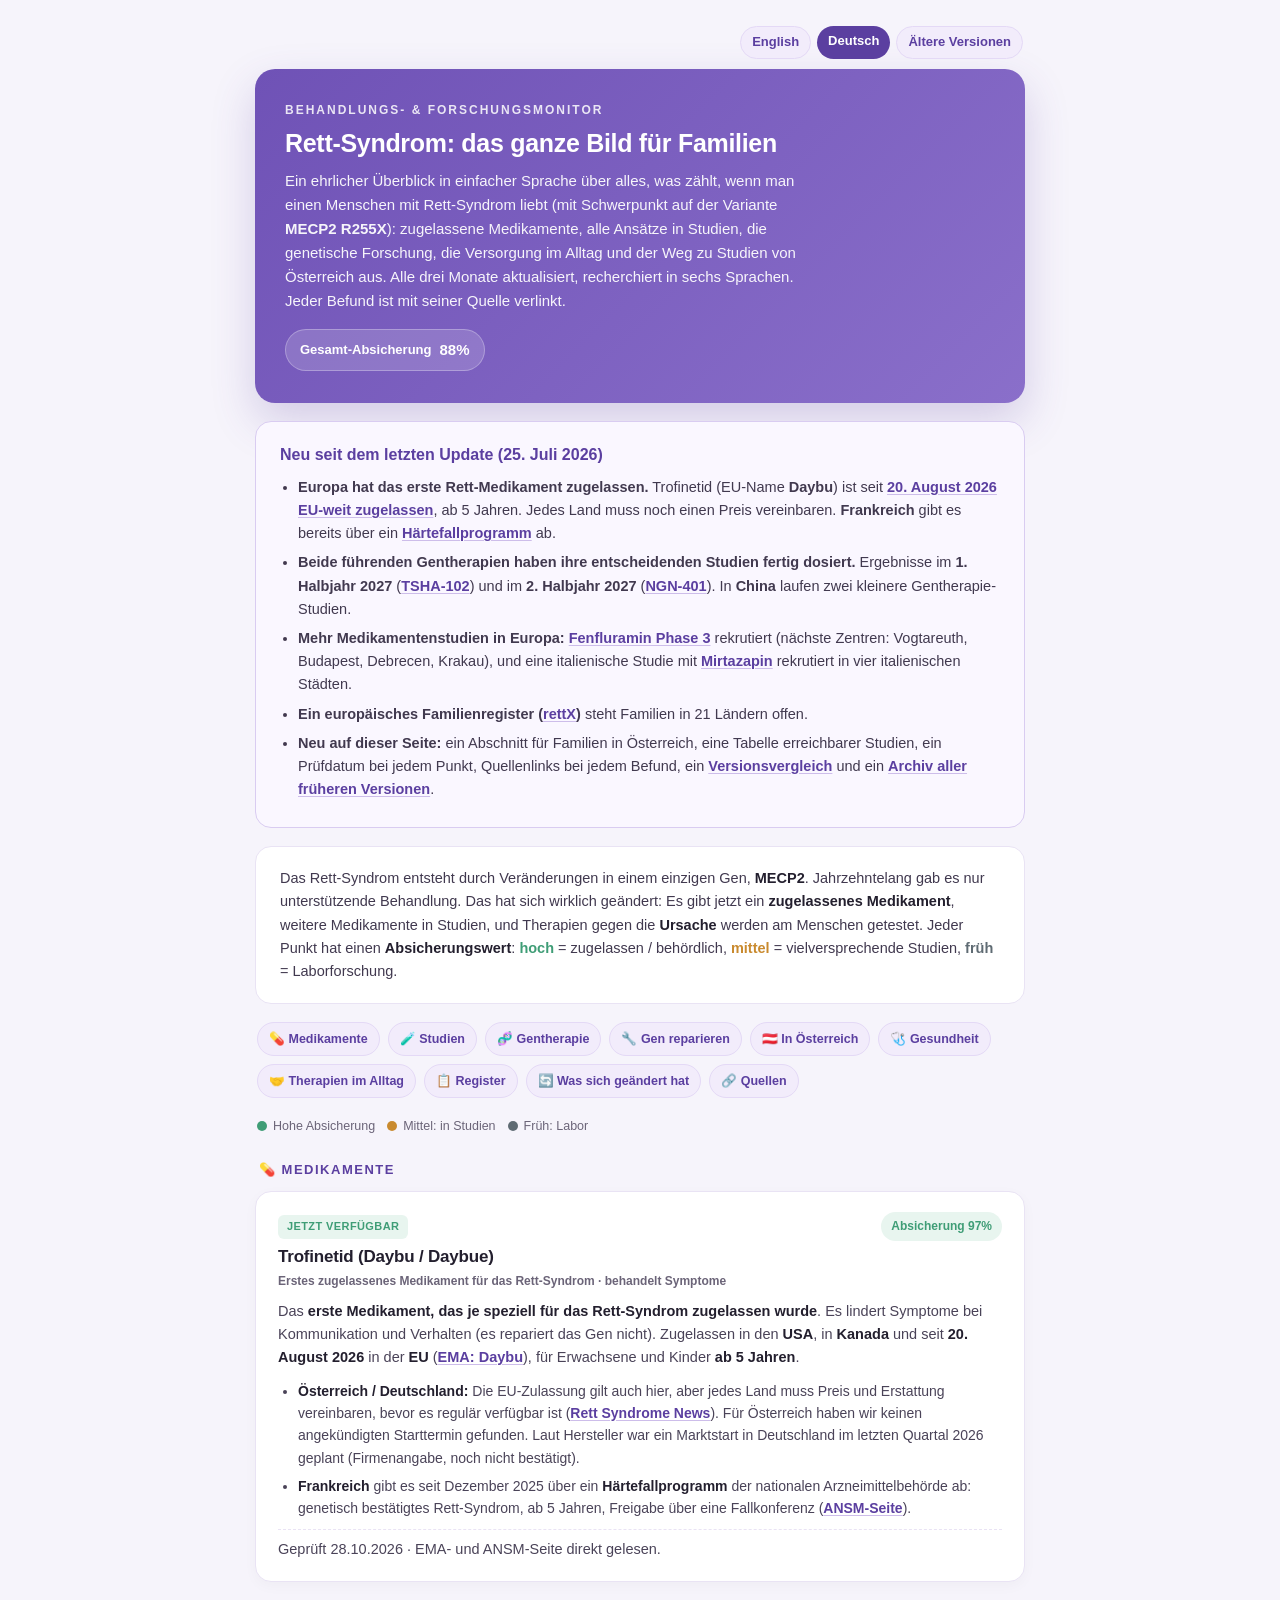
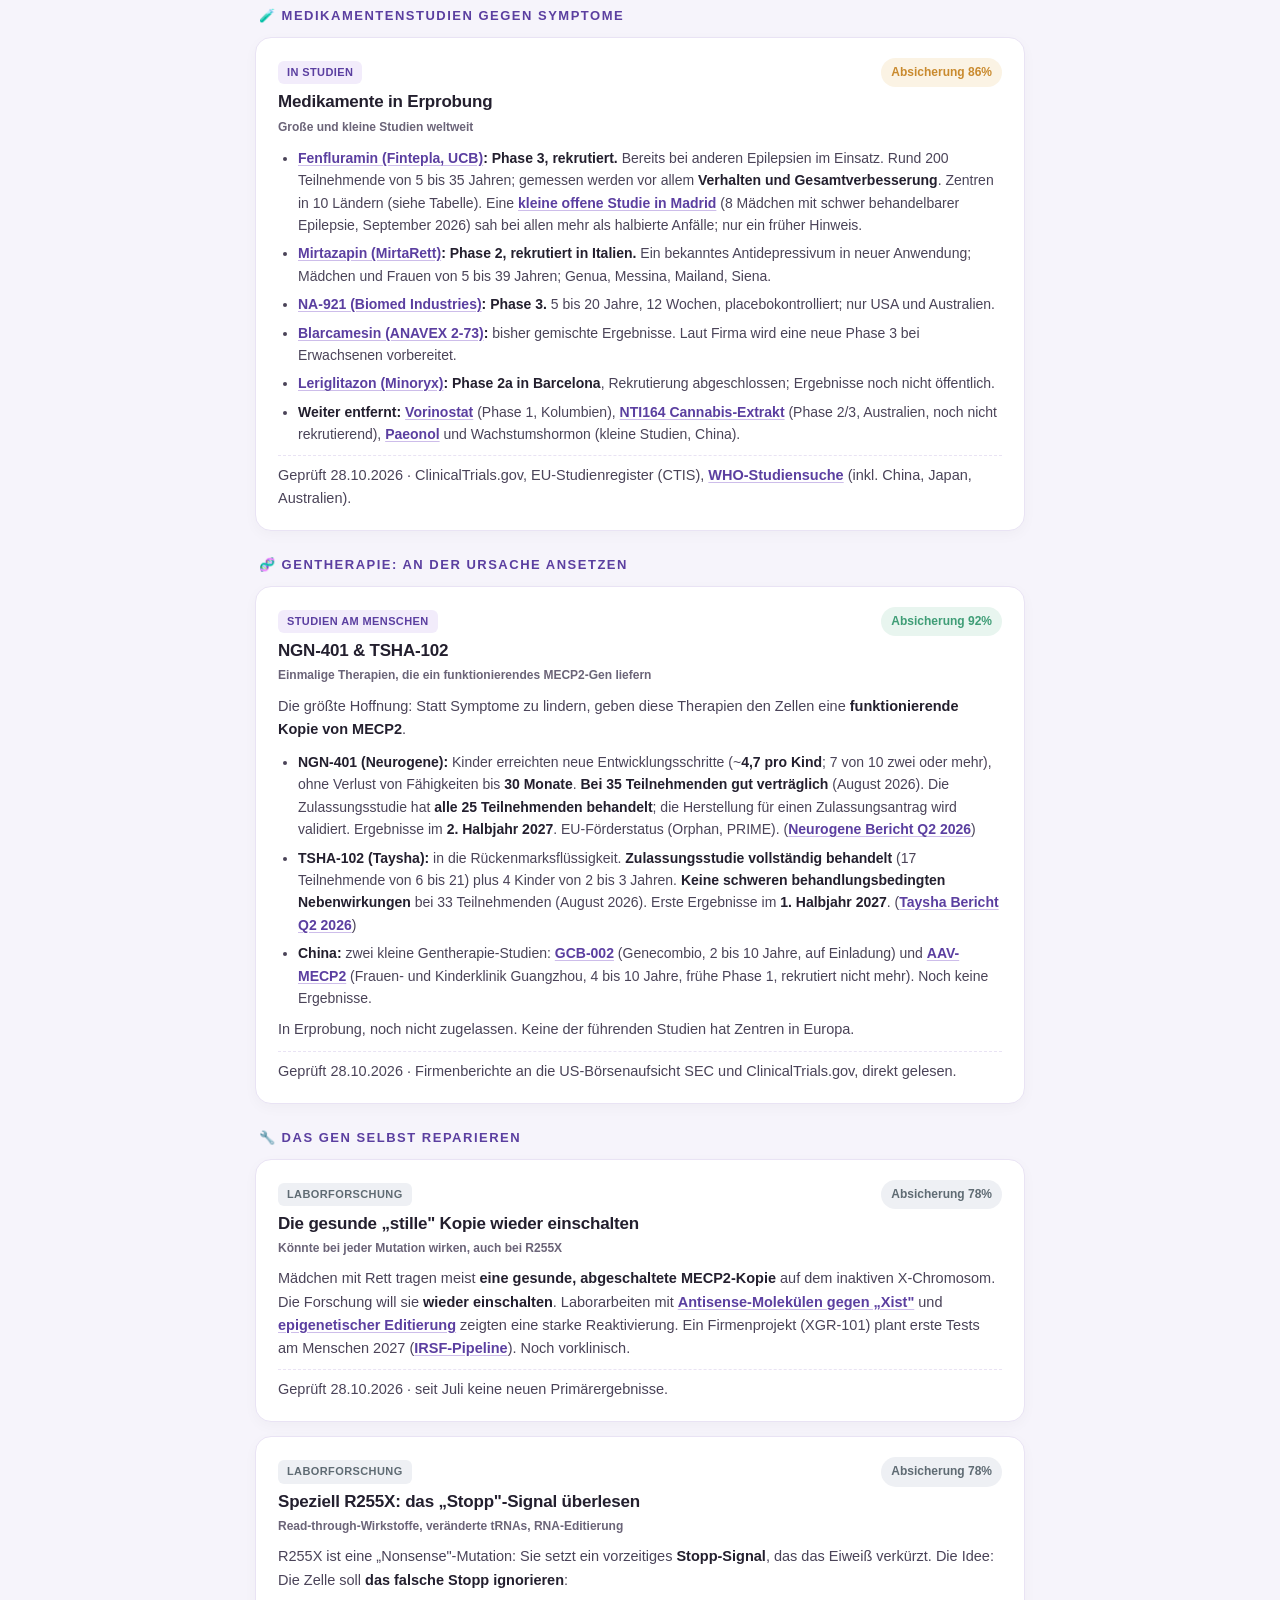
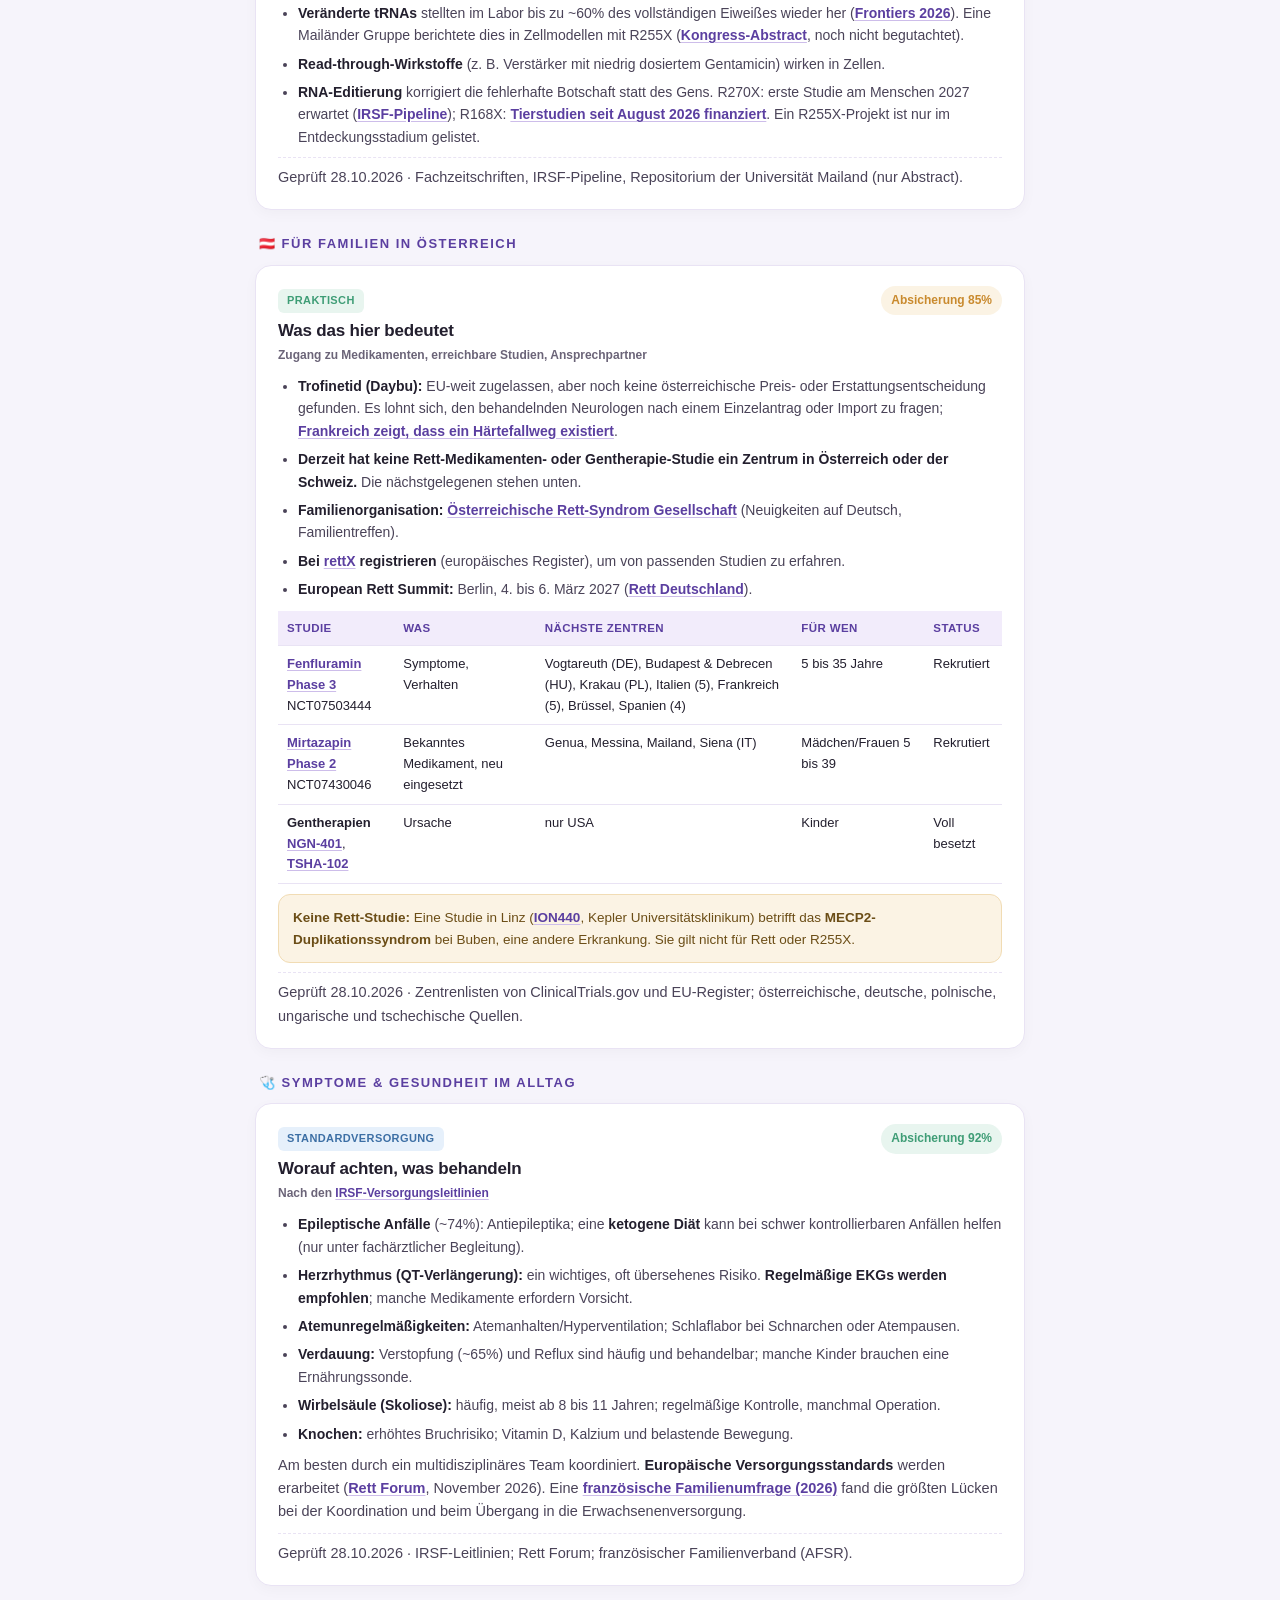
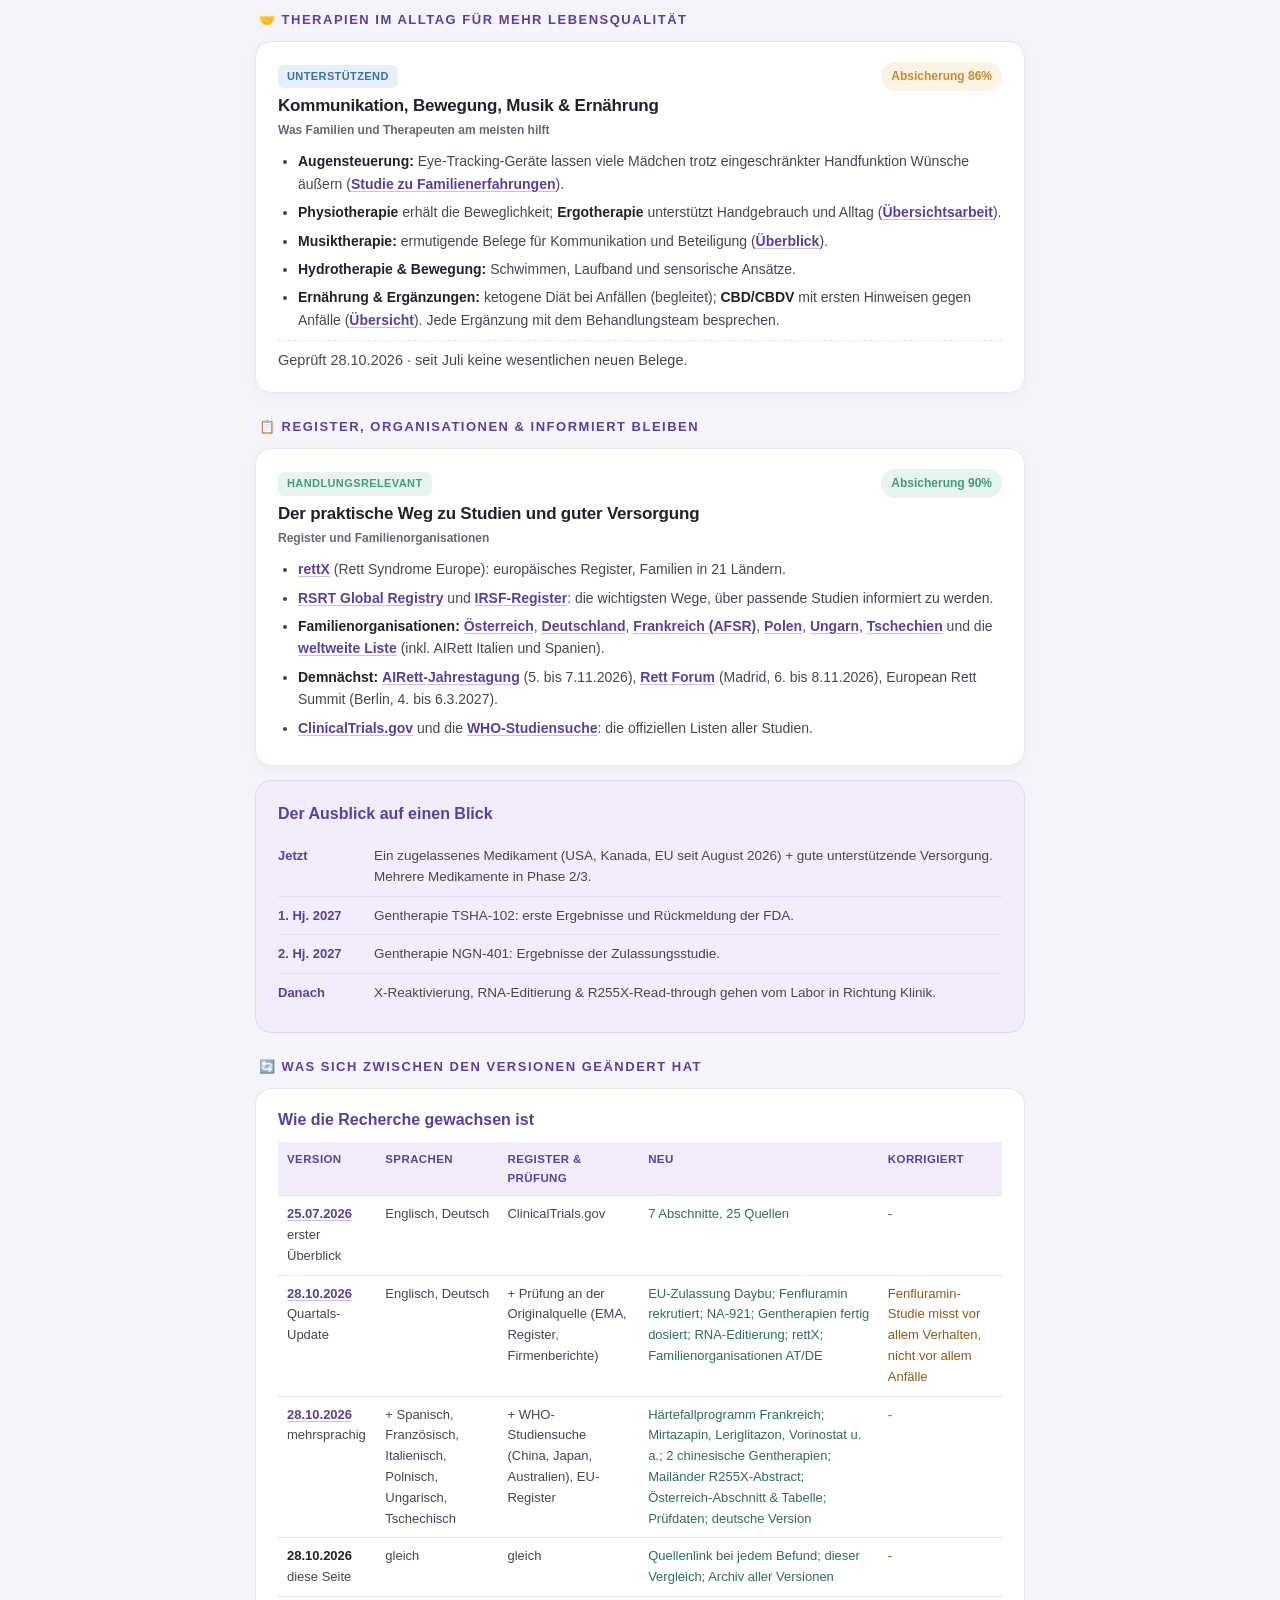
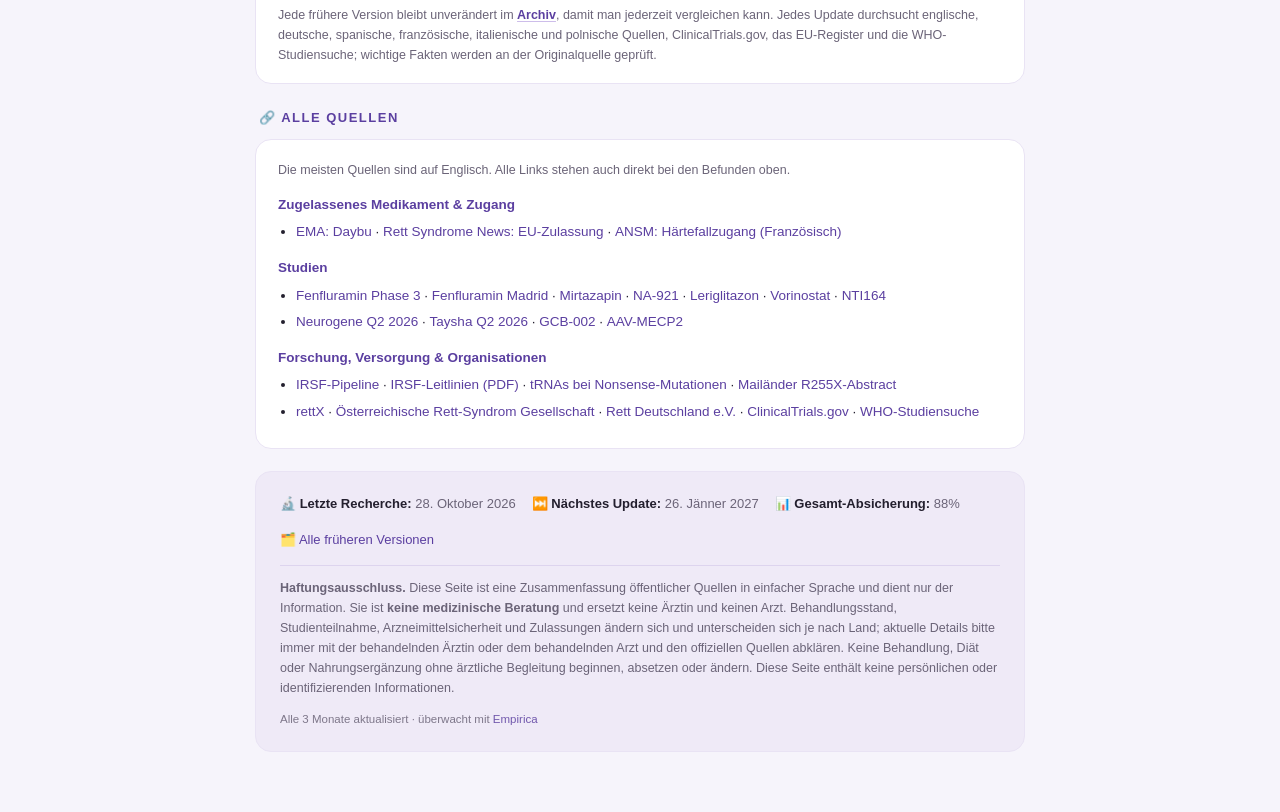
==== commit eb8b9900: "Rett monitor v3: archive of all versions (dated banners + index), version comparison, clickable sour" ====
--- a/de/index.html
+++ b/de/index.html
@@ -10,28 +10,28 @@
 <body>
 <div class="wrap">
 
-  <div class="lang"><a href="../">English</a><span>Deutsch</span></div>
+  <div class="lang"><a href="../">English</a><span>Deutsch</span><a href="../archive/">Ältere Versionen</a></div>
 
   <div class="hero">
     <div class="eyebrow">Behandlungs- &amp; Forschungsmonitor</div>
     <h1>Rett-Syndrom: das ganze Bild für Familien</h1>
-    <p>Ein ehrlicher Überblick in einfacher Sprache über alles, was zählt, wenn man einen Menschen mit Rett-Syndrom liebt (mit Schwerpunkt auf der Variante <b>MECP2 R255X</b>): zugelassene Medikamente, alle Ansätze in Studien, die genetische Forschung, die Versorgung im Alltag und der Weg zu Studien von Österreich aus. Alle drei Monate aktualisiert, recherchiert in sechs Sprachen.</p>
+    <p>Ein ehrlicher Überblick in einfacher Sprache über alles, was zählt, wenn man einen Menschen mit Rett-Syndrom liebt (mit Schwerpunkt auf der Variante <b>MECP2 R255X</b>): zugelassene Medikamente, alle Ansätze in Studien, die genetische Forschung, die Versorgung im Alltag und der Weg zu Studien von Österreich aus. Alle drei Monate aktualisiert, recherchiert in sechs Sprachen. Jeder Befund ist mit seiner Quelle verlinkt.</p>
     <span class="ovr">Gesamt-Absicherung <b>88%</b></span>
   </div>
 
   <div class="new">
     <h2>Neu seit dem letzten Update (25. Juli 2026)</h2>
     <ul>
-      <li><b>Europa hat das erste Rett-Medikament zugelassen.</b> Trofinetid (EU-Name <b>Daybu</b>) ist seit <b>20. August 2026</b> in der ganzen EU ab 5 Jahren zugelassen. Jedes Land muss noch einen Preis vereinbaren. <b>Frankreich</b> gibt es bereits über ein Härtefallprogramm ab.</li>
-      <li><b>Beide führenden Gentherapien haben ihre entscheidenden Studien fertig dosiert.</b> Ergebnisse werden im <b>1. Halbjahr 2027</b> (TSHA-102) und im <b>2. Halbjahr 2027</b> (NGN-401) erwartet. In <b>China</b> laufen zwei kleinere Gentherapie-Studien.</li>
-      <li><b>Mehr Medikamentenstudien in Europa:</b> Fenfluramin Phase 3 rekrutiert (nächste Zentren: Vogtareuth in Deutschland, Budapest, Debrecen, Krakau), und eine italienische Studie mit <b>Mirtazapin</b> rekrutiert in vier italienischen Städten.</li>
-      <li><b>Ein europäisches Familienregister (rettX)</b> steht Familien in 21 Ländern offen.</li>
-      <li><b>Neu auf dieser Seite:</b> ein Abschnitt für Familien in Österreich, eine Tabelle erreichbarer Studien und ein Prüfdatum bei jedem Punkt.</li>
+      <li><b>Europa hat das erste Rett-Medikament zugelassen.</b> Trofinetid (EU-Name <b>Daybu</b>) ist seit <a href="https://www.ema.europa.eu/en/medicines/human/EPAR/daybu" target="_blank" rel="noopener">20. August 2026 EU-weit zugelassen</a>, ab 5 Jahren. Jedes Land muss noch einen Preis vereinbaren. <b>Frankreich</b> gibt es bereits über ein <a href="https://ansm.sante.fr/tableau-acces-derogatoire/daybue" target="_blank" rel="noopener">Härtefallprogramm</a> ab.</li>
+      <li><b>Beide führenden Gentherapien haben ihre entscheidenden Studien fertig dosiert.</b> Ergebnisse im <b>1. Halbjahr 2027</b> (<a href="https://www.sec.gov/Archives/edgar/data/0001806310/000119312526344594/d161230dex991.htm" target="_blank" rel="noopener">TSHA-102</a>) und im <b>2. Halbjahr 2027</b> (<a href="https://www.sec.gov/Archives/edgar/data/0001404644/000140464426000056/ngne_2qye26earningsrelease.htm" target="_blank" rel="noopener">NGN-401</a>). In <b>China</b> laufen zwei kleinere Gentherapie-Studien.</li>
+      <li><b>Mehr Medikamentenstudien in Europa:</b> <a href="https://clinicaltrials.gov/study/NCT07503444" target="_blank" rel="noopener">Fenfluramin Phase 3</a> rekrutiert (nächste Zentren: Vogtareuth, Budapest, Debrecen, Krakau), und eine italienische Studie mit <a href="https://clinicaltrials.gov/study/NCT07430046" target="_blank" rel="noopener">Mirtazapin</a> rekrutiert in vier italienischen Städten.</li>
+      <li><b>Ein europäisches Familienregister (<a href="https://rettsyndrome.eu/rettx/" target="_blank" rel="noopener">rettX</a>)</b> steht Familien in 21 Ländern offen.</li>
+      <li><b>Neu auf dieser Seite:</b> ein Abschnitt für Familien in Österreich, eine Tabelle erreichbarer Studien, ein Prüfdatum bei jedem Punkt, Quellenlinks bei jedem Befund, ein <a href="#delta">Versionsvergleich</a> und ein <a href="../archive/">Archiv aller früheren Versionen</a>.</li>
     </ul>
   </div>
 
   <div class="intro">
-    Das Rett-Syndrom entsteht durch Veränderungen in einem einzigen Gen, <b>MECP2</b>. Jahrzehntelang gab es nur unterstützende Behandlung. Das hat sich wirklich geändert: Es gibt jetzt ein <b>zugelassenes Medikament</b>, weitere Medikamente in Studien, und Therapien gegen die <b>Ursache</b> werden am Menschen getestet. Jeder Punkt hat einen <b>Absicherungswert</b>, der zeigt, wie belastbar die Belege sind: <span style="color:var(--good);font-weight:600">hoch</span> = zugelassen / behördlich, <span style="color:var(--warn);font-weight:600">mittel</span> = vielversprechende Studien, <span style="color:var(--early);font-weight:600">früh</span> = Laborforschung.
+    Das Rett-Syndrom entsteht durch Veränderungen in einem einzigen Gen, <b>MECP2</b>. Jahrzehntelang gab es nur unterstützende Behandlung. Das hat sich wirklich geändert: Es gibt jetzt ein <b>zugelassenes Medikament</b>, weitere Medikamente in Studien, und Therapien gegen die <b>Ursache</b> werden am Menschen getestet. Jeder Punkt hat einen <b>Absicherungswert</b>: <span style="color:var(--good);font-weight:600">hoch</span> = zugelassen / behördlich, <span style="color:var(--warn);font-weight:600">mittel</span> = vielversprechende Studien, <span style="color:var(--early);font-weight:600">früh</span> = Laborforschung.
   </div>
 
   <div class="toc">
@@ -43,7 +43,7 @@
     <a href="#care">🩺 Gesundheit</a>
     <a href="#therapies">🤝 Therapien im Alltag</a>
     <a href="#access">📋 Register</a>
-    <a href="#history">🕑 Änderungen</a>
+    <a href="#delta">🔄 Was sich geändert hat</a>
     <a href="#sources">🔗 Quellen</a>
   </div>
 
@@ -61,12 +61,12 @@
         <div class="stage">Erstes zugelassenes Medikament für das Rett-Syndrom · behandelt Symptome</div></div>
       <span class="verif v-hi">Absicherung 97%</span>
     </div>
-    <p>Das <b>erste Medikament, das je speziell für das Rett-Syndrom zugelassen wurde</b>. Es lindert Symptome bei Kommunikation und Verhalten (es repariert das Gen nicht). Zugelassen in den <b>USA</b>, in <b>Kanada</b> und seit <b>20. August 2026</b> in der <b>Europäischen Union</b> (EU-Name <b>Daybu</b>), für Erwachsene und Kinder <b>ab 5 Jahren</b>.</p>
-    <ul>
-      <li><b>Österreich / Deutschland:</b> Die EU-Zulassung gilt auch hier, aber jedes Land muss Preis und Erstattung vereinbaren, bevor es regulär verfügbar ist. Für Österreich haben wir keinen angekündigten Starttermin gefunden. Laut Hersteller war ein Marktstart in Deutschland im letzten Quartal 2026 geplant (Firmenangabe, noch nicht bestätigt).</li>
-      <li><b>Frankreich</b> gibt es bereits über ein <b>Härtefallprogramm</b> der nationalen Arzneimittelbehörde ab (seit Dezember 2025): genetisch bestätigtes Rett-Syndrom, ab 5 Jahren, Freigabe über eine Fallkonferenz von Spezialisten.</li>
-    </ul>
-    <p class="checked">Geprüft 28.10.2026 · Produktseite der EMA, Seite der französischen Arzneimittelbehörde (ANSM), direkt gelesen.</p>
+    <p>Das <b>erste Medikament, das je speziell für das Rett-Syndrom zugelassen wurde</b>. Es lindert Symptome bei Kommunikation und Verhalten (es repariert das Gen nicht). Zugelassen in den <b>USA</b>, in <b>Kanada</b> und seit <b>20. August 2026</b> in der <b>EU</b> (<a href="https://www.ema.europa.eu/en/medicines/human/EPAR/daybu" target="_blank" rel="noopener">EMA: Daybu</a>), für Erwachsene und Kinder <b>ab 5 Jahren</b>.</p>
+    <ul>
+      <li><b>Österreich / Deutschland:</b> Die EU-Zulassung gilt auch hier, aber jedes Land muss Preis und Erstattung vereinbaren, bevor es regulär verfügbar ist (<a href="https://rettsyndromenews.com/news/daybu-wins-approval-european-union-first-rett-syndrome-treatment/" target="_blank" rel="noopener">Rett Syndrome News</a>). Für Österreich haben wir keinen angekündigten Starttermin gefunden. Laut Hersteller war ein Marktstart in Deutschland im letzten Quartal 2026 geplant (Firmenangabe, noch nicht bestätigt).</li>
+      <li><b>Frankreich</b> gibt es seit Dezember 2025 über ein <b>Härtefallprogramm</b> der nationalen Arzneimittelbehörde ab: genetisch bestätigtes Rett-Syndrom, ab 5 Jahren, Freigabe über eine Fallkonferenz (<a href="https://ansm.sante.fr/tableau-acces-derogatoire/daybue" target="_blank" rel="noopener">ANSM-Seite</a>).</li>
+    </ul>
+    <p class="checked">Geprüft 28.10.2026 · EMA- und ANSM-Seite direkt gelesen.</p>
   </div>
 
   <div class="sec-h" id="trials">🧪 Medikamentenstudien gegen Symptome</div>
@@ -78,14 +78,14 @@
       <span class="verif v-md">Absicherung 86%</span>
     </div>
     <ul>
-      <li><b>Fenfluramin (Fintepla, UCB): Phase 3, rekrutiert.</b> Bereits bei anderen Epilepsien im Einsatz. Rund 200 Teilnehmende von 5 bis 35 Jahren; gemessen werden vor allem <b>Verhalten und Gesamtverbesserung</b>. Zentren in 10 Ländern (siehe Tabelle unten). Eine kleine offene Studie in Madrid (8 Mädchen mit schwer behandelbarer Epilepsie, veröffentlicht September 2026) sah bei allen mehr als halbierte Anfälle; nur ein früher Hinweis.</li>
-      <li><b>Mirtazapin (MirtaRett): Phase 2, rekrutiert in Italien.</b> Ein bekanntes Antidepressivum in neuer Anwendung; Mädchen und Frauen von 5 bis 39 Jahren; Zentren in Genua, Messina, Mailand und Siena.</li>
-      <li><b>NA-921 (Biomed Industries): Phase 3.</b> 5 bis 20 Jahre, 12 Wochen, placebokontrolliert; Zentren nur in den USA und Australien.</li>
-      <li><b>Blarcamesin (ANAVEX 2-73):</b> bisher gemischte Ergebnisse. Laut Firma wird eine neue Phase 3 bei Erwachsenen vorbereitet; noch keine Zentren.</li>
-      <li><b>Leriglitazon (Minoryx): Phase 2a in Barcelona</b>, Rekrutierung abgeschlossen; Ergebnisse waren für 2026 erwartet, sind aber noch nicht öffentlich.</li>
-      <li><b>Weiter entfernt:</b> Vorinostat (Phase 1, Kolumbien, rekrutiert), Cannabis-Extrakt NTI164 (Phase 2/3, Australien, noch nicht rekrutierend), Paeonol und Wachstumshormon (kleine Studien, China).</li>
-    </ul>
-    <p class="checked">Geprüft 28.10.2026 · ClinicalTrials.gov, EU-Studienregister (CTIS), WHO-Studiensuche (inkl. China, Japan, Australien).</p>
+      <li><b><a href="https://clinicaltrials.gov/study/NCT07503444" target="_blank" rel="noopener">Fenfluramin (Fintepla, UCB)</a>: Phase 3, rekrutiert.</b> Bereits bei anderen Epilepsien im Einsatz. Rund 200 Teilnehmende von 5 bis 35 Jahren; gemessen werden vor allem <b>Verhalten und Gesamtverbesserung</b>. Zentren in 10 Ländern (siehe Tabelle). Eine <a href="https://doi.org/10.1002/epi4.70355" target="_blank" rel="noopener">kleine offene Studie in Madrid</a> (8 Mädchen mit schwer behandelbarer Epilepsie, September 2026) sah bei allen mehr als halbierte Anfälle; nur ein früher Hinweis.</li>
+      <li><b><a href="https://clinicaltrials.gov/study/NCT07430046" target="_blank" rel="noopener">Mirtazapin (MirtaRett)</a>: Phase 2, rekrutiert in Italien.</b> Ein bekanntes Antidepressivum in neuer Anwendung; Mädchen und Frauen von 5 bis 39 Jahren; Genua, Messina, Mailand, Siena.</li>
+      <li><b><a href="https://clinicaltrials.gov/study/NCT06840496" target="_blank" rel="noopener">NA-921 (Biomed Industries)</a>: Phase 3.</b> 5 bis 20 Jahre, 12 Wochen, placebokontrolliert; nur USA und Australien.</li>
+      <li><b><a href="https://clinicaltrials.gov/study/NCT04304482" target="_blank" rel="noopener">Blarcamesin (ANAVEX 2-73)</a>:</b> bisher gemischte Ergebnisse. Laut Firma wird eine neue Phase 3 bei Erwachsenen vorbereitet.</li>
+      <li><b><a href="https://www.ctis.eu/trial/2024-514684-26-00" target="_blank" rel="noopener">Leriglitazon (Minoryx)</a>: Phase 2a in Barcelona</b>, Rekrutierung abgeschlossen; Ergebnisse noch nicht öffentlich.</li>
+      <li><b>Weiter entfernt:</b> <a href="https://clinicaltrials.gov/study/NCT07150013" target="_blank" rel="noopener">Vorinostat</a> (Phase 1, Kolumbien), <a href="https://clinicaltrials.gov/study/NCT07257978" target="_blank" rel="noopener">NTI164 Cannabis-Extrakt</a> (Phase 2/3, Australien, noch nicht rekrutierend), <a href="https://www.chictr.org.cn/showproj.html?proj=343345" target="_blank" rel="noopener">Paeonol</a> und Wachstumshormon (kleine Studien, China).</li>
+    </ul>
+    <p class="checked">Geprüft 28.10.2026 · ClinicalTrials.gov, EU-Studienregister (CTIS), <a href="https://trialsearch.who.int/" target="_blank" rel="noopener">WHO-Studiensuche</a> (inkl. China, Japan, Australien).</p>
   </div>
 
   <div class="sec-h" id="gene">🧬 Gentherapie: an der Ursache ansetzen</div>
@@ -96,25 +96,25 @@
         <div class="stage">Einmalige Therapien, die ein funktionierendes MECP2-Gen liefern</div></div>
       <span class="verif v-hi">Absicherung 92%</span>
     </div>
-    <p>Die größte Hoffnung: Statt Symptome zu lindern, geben diese Therapien den Zellen eine <b>funktionierende Kopie von MECP2</b> und setzen damit an der eigentlichen Ursache an.</p>
-    <ul>
-      <li><b>NGN-401 (Neurogene):</b> Kinder erreichten neue Entwicklungsschritte (~<b>4,7 pro Kind</b>; 7 von 10 erreichten zwei oder mehr), ohne Verlust von Fähigkeiten bis <b>30 Monate</b>. <b>Bei 35 Teilnehmenden insgesamt gut verträglich</b> (August 2026). Die Zulassungsstudie hat <b>alle 25 Teilnehmenden behandelt</b>; die Herstellung für einen Zulassungsantrag wird validiert. Ergebnisse im <b>2. Halbjahr 2027</b> erwartet. Hat EU-Förderstatus (Orphan, PRIME), der die Prüfung beschleunigen kann.</li>
-      <li><b>TSHA-102 (Taysha):</b> wird in die Rückenmarksflüssigkeit gegeben. <b>Zulassungsstudie vollständig behandelt</b> (17 Teilnehmende von 6 bis 21 Jahren) plus 4 Kinder von 2 bis 3 Jahren. <b>Keine schweren behandlungsbedingten Nebenwirkungen</b> bei 33 Teilnehmenden (August 2026). Erste Ergebnisse im <b>1. Halbjahr 2027</b> erwartet.</li>
-      <li><b>China:</b> zwei kleine Gentherapie-Studien mit einer vollständigen MECP2-Kopie, gegeben in die Rückenmarksflüssigkeit: GCB-002 (Genecombio, 2 bis 10 Jahre, nur auf Einladung) und AAV-MECP2 (Frauen- und Kinderklinik Guangzhou, 4 bis 10 Jahre, frühe Phase 1, rekrutiert nicht mehr). Noch keine Ergebnisse veröffentlicht.</li>
-    </ul>
-    <p class="note">In Erprobung, noch nicht zugelassen. Keine der beiden führenden Studien hat Zentren in Europa.</p>
-    <p class="checked">Geprüft 28.10.2026 · Firmenberichte an die US-Börsenaufsicht SEC (August 2026), ClinicalTrials.gov, direkt gelesen.</p>
+    <p>Die größte Hoffnung: Statt Symptome zu lindern, geben diese Therapien den Zellen eine <b>funktionierende Kopie von MECP2</b>.</p>
+    <ul>
+      <li><b>NGN-401 (Neurogene):</b> Kinder erreichten neue Entwicklungsschritte (~<b>4,7 pro Kind</b>; 7 von 10 zwei oder mehr), ohne Verlust von Fähigkeiten bis <b>30 Monate</b>. <b>Bei 35 Teilnehmenden gut verträglich</b> (August 2026). Die Zulassungsstudie hat <b>alle 25 Teilnehmenden behandelt</b>; die Herstellung für einen Zulassungsantrag wird validiert. Ergebnisse im <b>2. Halbjahr 2027</b>. EU-Förderstatus (Orphan, PRIME). (<a href="https://www.sec.gov/Archives/edgar/data/0001404644/000140464426000056/ngne_2qye26earningsrelease.htm" target="_blank" rel="noopener">Neurogene Bericht Q2 2026</a>)</li>
+      <li><b>TSHA-102 (Taysha):</b> in die Rückenmarksflüssigkeit. <b>Zulassungsstudie vollständig behandelt</b> (17 Teilnehmende von 6 bis 21) plus 4 Kinder von 2 bis 3 Jahren. <b>Keine schweren behandlungsbedingten Nebenwirkungen</b> bei 33 Teilnehmenden (August 2026). Erste Ergebnisse im <b>1. Halbjahr 2027</b>. (<a href="https://www.sec.gov/Archives/edgar/data/0001806310/000119312526344594/d161230dex991.htm" target="_blank" rel="noopener">Taysha Bericht Q2 2026</a>)</li>
+      <li><b>China:</b> zwei kleine Gentherapie-Studien: <a href="https://clinicaltrials.gov/study/NCT06739434" target="_blank" rel="noopener">GCB-002</a> (Genecombio, 2 bis 10 Jahre, auf Einladung) und <a href="https://clinicaltrials.gov/study/NCT06856759" target="_blank" rel="noopener">AAV-MECP2</a> (Frauen- und Kinderklinik Guangzhou, 4 bis 10 Jahre, frühe Phase 1, rekrutiert nicht mehr). Noch keine Ergebnisse.</li>
+    </ul>
+    <p class="note">In Erprobung, noch nicht zugelassen. Keine der führenden Studien hat Zentren in Europa.</p>
+    <p class="checked">Geprüft 28.10.2026 · Firmenberichte an die US-Börsenaufsicht SEC und ClinicalTrials.gov, direkt gelesen.</p>
   </div>
 
   <div class="sec-h" id="root">🔧 Das Gen selbst reparieren</div>
 
   <div class="card">
     <div class="top">
-      <div><span class="pill p-early">Laborforschung</span><h2>Die gesunde „stille" Kopie wieder einschalten (X-Reaktivierung)</h2>
+      <div><span class="pill p-early">Laborforschung</span><h2>Die gesunde „stille" Kopie wieder einschalten</h2>
         <div class="stage">Könnte bei jeder Mutation wirken, auch bei R255X</div></div>
       <span class="verif v-lo">Absicherung 78%</span>
     </div>
-    <p>Mädchen mit Rett tragen meist <b>eine gesunde MECP2-Kopie, die abgeschaltet</b> auf dem inaktiven X-Chromosom liegt. Die Forschung will diese <b>gesunde Kopie wieder einschalten</b>, was unabhängig von der Mutation helfen würde. Laborarbeiten (Antisense-Moleküle gegen „Xist", epigenetische Editierung) zeigten eine starke Reaktivierung. Ein Firmenprojekt (XGR-101) plant erste Tests am Menschen 2027. Noch vorklinisch.</p>
+    <p>Mädchen mit Rett tragen meist <b>eine gesunde, abgeschaltete MECP2-Kopie</b> auf dem inaktiven X-Chromosom. Die Forschung will sie <b>wieder einschalten</b>. Laborarbeiten mit <a href="https://pmc.ncbi.nlm.nih.gov/articles/PMC9915138/" target="_blank" rel="noopener">Antisense-Molekülen gegen „Xist"</a> und <a href="https://www.science.org/doi/10.1126/scitranslmed.add4666" target="_blank" rel="noopener">epigenetischer Editierung</a> zeigten eine starke Reaktivierung. Ein Firmenprojekt (XGR-101) plant erste Tests am Menschen 2027 (<a href="https://www.rettsyndrome.org/about-rett-syndrome/pipeline/" target="_blank" rel="noopener">IRSF-Pipeline</a>). Noch vorklinisch.</p>
     <p class="checked">Geprüft 28.10.2026 · seit Juli keine neuen Primärergebnisse.</p>
   </div>
 
@@ -124,11 +124,11 @@
         <div class="stage">Read-through-Wirkstoffe, veränderte tRNAs, RNA-Editierung</div></div>
       <span class="verif v-lo">Absicherung 78%</span>
     </div>
-    <p>R255X ist eine „Nonsense"-Mutation: Sie setzt ein vorzeitiges <b>Stopp-Signal</b>, das das Eiweiß verkürzt. Sie gehört zu den häufigsten Rett-Mutationen und ist daher ein wichtiges Forschungsziel. Die Idee: Die Zelle soll <b>das falsche Stopp ignorieren</b>:</p>
-    <ul>
-      <li><b>Veränderte tRNAs</b> stellten im Labor bis zu ~60% des vollständigen Eiweißes wieder her (2026). Eine Mailänder Gruppe berichtete, in Zellmodellen mit R255X das vollständige Eiweiß wiederhergestellt zu haben (Kongress-Abstract, noch nicht begutachtet).</li>
+    <p>R255X ist eine „Nonsense"-Mutation: Sie setzt ein vorzeitiges <b>Stopp-Signal</b>, das das Eiweiß verkürzt. Die Idee: Die Zelle soll <b>das falsche Stopp ignorieren</b>:</p>
+    <ul>
+      <li><b>Veränderte tRNAs</b> stellten im Labor bis zu ~60% des vollständigen Eiweißes wieder her (<a href="https://www.frontiersin.org/journals/neurology/articles/10.3389/fneur.2026.1778877/full" target="_blank" rel="noopener">Frontiers 2026</a>). Eine Mailänder Gruppe berichtete dies in Zellmodellen mit R255X (<a href="https://air.unimi.it/handle/2434/1172875" target="_blank" rel="noopener">Kongress-Abstract</a>, noch nicht begutachtet).</li>
       <li><b>Read-through-Wirkstoffe</b> (z. B. Verstärker mit niedrig dosiertem Gentamicin) wirken in Zellen.</li>
-      <li><b>RNA-Editierung</b> korrigiert die fehlerhafte Botschaft statt des Gens. Projekte für andere Nonsense-Varianten rücken näher an Patienten (R270X: erste Studie am Menschen 2027 erwartet; R168X: Tierstudien). Ein R255X-Projekt ist nur im Entdeckungsstadium gelistet.</li>
+      <li><b>RNA-Editierung</b> korrigiert die fehlerhafte Botschaft statt des Gens. R270X: erste Studie am Menschen 2027 erwartet (<a href="https://www.rettsyndrome.org/about-rett-syndrome/pipeline/" target="_blank" rel="noopener">IRSF-Pipeline</a>); R168X: <a href="https://www.globenewswire.com/news-release/2026/08/06/3340008/0/en/Shape-Therapeutics-and-Rett-Syndrome-Research-Trust-Announce-Partnership-to-Advance-a-One-Time-AI-Designed-RNA-Editing-Therapy-for-Rett-Syndrome.html" target="_blank" rel="noopener">Tierstudien seit August 2026 finanziert</a>. Ein R255X-Projekt ist nur im Entdeckungsstadium gelistet.</li>
     </ul>
     <p class="checked">Geprüft 28.10.2026 · Fachzeitschriften, IRSF-Pipeline, Repositorium der Universität Mailand (nur Abstract).</p>
   </div>
@@ -142,22 +142,21 @@
       <span class="verif v-md">Absicherung 85%</span>
     </div>
     <ul>
-      <li><b>Trofinetid (Daybu):</b> EU-weit zugelassen, aber noch keine österreichische Preis- oder Erstattungsentscheidung gefunden. Es lohnt sich, den behandelnden Neurologen zu fragen, ob bis dahin ein Einzelantrag oder Import möglich ist; Frankreich zeigt, dass ein Härtefallweg existiert.</li>
+      <li><b>Trofinetid (Daybu):</b> EU-weit zugelassen, aber noch keine österreichische Preis- oder Erstattungsentscheidung gefunden. Es lohnt sich, den behandelnden Neurologen nach einem Einzelantrag oder Import zu fragen; <a href="https://ansm.sante.fr/tableau-acces-derogatoire/daybue" target="_blank" rel="noopener">Frankreich zeigt, dass ein Härtefallweg existiert</a>.</li>
       <li><b>Derzeit hat keine Rett-Medikamenten- oder Gentherapie-Studie ein Zentrum in Österreich oder der Schweiz.</b> Die nächstgelegenen stehen unten.</li>
-      <li><b>Familienorganisation:</b> Österreichische Rett-Syndrom Gesellschaft (Neuigkeiten auf Deutsch, Familientreffen).</li>
-      <li><b>Bei rettX registrieren</b> (europäisches Register), um von passenden Studien zu erfahren.</li>
-      <li><b>European Rett Summit:</b> Berlin, 4. bis 6. März 2027.</li>
-    </ul>
-
+      <li><b>Familienorganisation:</b> <a href="https://www.rett-syndrom.at/" target="_blank" rel="noopener">Österreichische Rett-Syndrom Gesellschaft</a> (Neuigkeiten auf Deutsch, Familientreffen).</li>
+      <li><b>Bei <a href="https://rettsyndrome.eu/rettx/" target="_blank" rel="noopener">rettX</a> registrieren</b> (europäisches Register), um von passenden Studien zu erfahren.</li>
+      <li><b>European Rett Summit:</b> Berlin, 4. bis 6. März 2027 (<a href="https://www.rett.de/" target="_blank" rel="noopener">Rett Deutschland</a>).</li>
+    </ul>
     <div class="tbl-wrap">
       <table>
         <tr><th>Studie</th><th>Was</th><th>Nächste Zentren</th><th>Für wen</th><th>Status</th></tr>
-        <tr><td><b>Fenfluramin Phase 3</b><br>NCT07503444</td><td>Symptome, Verhalten</td><td>Vogtareuth (DE), Budapest &amp; Debrecen (HU), Krakau (PL), Italien (5), Frankreich (5), Brüssel, Spanien (4)</td><td>5 bis 35 Jahre</td><td>Rekrutiert</td></tr>
-        <tr><td><b>Mirtazapin Phase 2</b><br>NCT07430046</td><td>Bekanntes Medikament, neu eingesetzt</td><td>Genua, Messina, Mailand, Siena (IT)</td><td>Mädchen/Frauen 5 bis 39</td><td>Rekrutiert</td></tr>
-        <tr><td><b>Gentherapien</b><br>NGN-401, TSHA-102</td><td>Ursache</td><td>nur USA</td><td>Kinder</td><td>Voll besetzt</td></tr>
+        <tr><td><b><a href="https://clinicaltrials.gov/study/NCT07503444" target="_blank" rel="noopener">Fenfluramin Phase 3</a></b><br>NCT07503444</td><td>Symptome, Verhalten</td><td>Vogtareuth (DE), Budapest &amp; Debrecen (HU), Krakau (PL), Italien (5), Frankreich (5), Brüssel, Spanien (4)</td><td>5 bis 35 Jahre</td><td>Rekrutiert</td></tr>
+        <tr><td><b><a href="https://clinicaltrials.gov/study/NCT07430046" target="_blank" rel="noopener">Mirtazapin Phase 2</a></b><br>NCT07430046</td><td>Bekanntes Medikament, neu eingesetzt</td><td>Genua, Messina, Mailand, Siena (IT)</td><td>Mädchen/Frauen 5 bis 39</td><td>Rekrutiert</td></tr>
+        <tr><td><b>Gentherapien</b><br><a href="https://www.sec.gov/Archives/edgar/data/0001404644/000140464426000056/ngne_2qye26earningsrelease.htm" target="_blank" rel="noopener">NGN-401</a>, <a href="https://www.sec.gov/Archives/edgar/data/0001806310/000119312526344594/d161230dex991.htm" target="_blank" rel="noopener">TSHA-102</a></td><td>Ursache</td><td>nur USA</td><td>Kinder</td><td>Voll besetzt</td></tr>
       </table>
     </div>
-    <div class="warnbox"><b>Keine Rett-Studie:</b> Eine Studie in Linz (ION440, Kepler Universitätsklinikum) betrifft das <b>MECP2-Duplikationssyndrom</b> bei Buben, eine andere Erkrankung. Sie gilt nicht für Rett oder R255X.</div>
+    <div class="warnbox"><b>Keine Rett-Studie:</b> Eine Studie in Linz (<a href="https://clinicaltrials.gov/study/NCT06430385" target="_blank" rel="noopener">ION440</a>, Kepler Universitätsklinikum) betrifft das <b>MECP2-Duplikationssyndrom</b> bei Buben, eine andere Erkrankung. Sie gilt nicht für Rett oder R255X.</div>
     <p class="checked">Geprüft 28.10.2026 · Zentrenlisten von ClinicalTrials.gov und EU-Register; österreichische, deutsche, polnische, ungarische und tschechische Quellen.</p>
   </div>
 
@@ -166,18 +165,18 @@
   <div class="card">
     <div class="top">
       <div><span class="pill p-care">Standardversorgung</span><h2>Worauf achten, was behandeln</h2>
-        <div class="stage">Nach den IRSF-Versorgungsleitlinien</div></div>
+        <div class="stage">Nach den <a href="https://www.rettsyndrome.org/wp-content/uploads/2024/12/Comprehensive-Care-Guidelines_digital.pdf" target="_blank" rel="noopener">IRSF-Versorgungsleitlinien</a></div></div>
       <span class="verif v-hi">Absicherung 92%</span>
     </div>
     <ul>
       <li><b>Epileptische Anfälle</b> (~74%): Antiepileptika; eine <b>ketogene Diät</b> kann bei schwer kontrollierbaren Anfällen helfen (nur unter fachärztlicher Begleitung).</li>
-      <li><b>Herzrhythmus (QT-Verlängerung):</b> ein wichtiges, oft übersehenes Risiko. <b>Regelmäßige EKGs werden empfohlen</b>, und manche Medikamente, die das QT-Intervall verlängern, erfordern Vorsicht.</li>
+      <li><b>Herzrhythmus (QT-Verlängerung):</b> ein wichtiges, oft übersehenes Risiko. <b>Regelmäßige EKGs werden empfohlen</b>; manche Medikamente erfordern Vorsicht.</li>
       <li><b>Atemunregelmäßigkeiten:</b> Atemanhalten/Hyperventilation; Schlaflabor bei Schnarchen oder Atempausen.</li>
       <li><b>Verdauung:</b> Verstopfung (~65%) und Reflux sind häufig und behandelbar; manche Kinder brauchen eine Ernährungssonde.</li>
       <li><b>Wirbelsäule (Skoliose):</b> häufig, meist ab 8 bis 11 Jahren; regelmäßige Kontrolle, manchmal Operation.</li>
       <li><b>Knochen:</b> erhöhtes Bruchrisiko; Vitamin D, Kalzium und belastende Bewegung.</li>
     </ul>
-    <p class="note">Am besten durch ein multidisziplinäres Team koordiniert. <b>Europäische Versorgungsstandards</b> werden von Rett Syndrome Europe erarbeitet (Arbeitstreffen November 2026). Eine französische Familienumfrage (2026) fand die größten Lücken bei der Koordination und beim Übergang von der Kinder- in die Erwachsenenversorgung.</p>
+    <p class="note">Am besten durch ein multidisziplinäres Team koordiniert. <b>Europäische Versorgungsstandards</b> werden erarbeitet (<a href="https://rettforum.eu/" target="_blank" rel="noopener">Rett Forum</a>, November 2026). Eine <a href="https://afsr.fr/vivre-avec-le-syndrome-de-rett/etude-sur-la-prise-en-charge-2026" target="_blank" rel="noopener">französische Familienumfrage (2026)</a> fand die größten Lücken bei der Koordination und beim Übergang in die Erwachsenenversorgung.</p>
     <p class="checked">Geprüft 28.10.2026 · IRSF-Leitlinien; Rett Forum; französischer Familienverband (AFSR).</p>
   </div>
 
@@ -190,11 +189,11 @@
       <span class="verif v-md">Absicherung 86%</span>
     </div>
     <ul>
-      <li><b>Augensteuerung:</b> Eye-Tracking-Geräte (unterstützte Kommunikation) lassen viele Mädchen trotz eingeschränkter Handfunktion Wünsche äußern und in Kontakt treten.</li>
-      <li><b>Physiotherapie</b> erhält die Beweglichkeit und beugt Kontrakturen vor; <b>Ergotherapie</b> unterstützt Handgebrauch und Alltagsfähigkeiten.</li>
-      <li><b>Musiktherapie:</b> ermutigende Belege für Kommunikation, Blickkontakt und Beteiligung.</li>
+      <li><b>Augensteuerung:</b> Eye-Tracking-Geräte lassen viele Mädchen trotz eingeschränkter Handfunktion Wünsche äußern (<a href="https://www.ncbi.nlm.nih.gov/pmc/articles/PMC4785214/" target="_blank" rel="noopener">Studie zu Familienerfahrungen</a>).</li>
+      <li><b>Physiotherapie</b> erhält die Beweglichkeit; <b>Ergotherapie</b> unterstützt Handgebrauch und Alltag (<a href="https://www.ncbi.nlm.nih.gov/pmc/articles/PMC7407501/" target="_blank" rel="noopener">Übersichtsarbeit</a>).</li>
+      <li><b>Musiktherapie:</b> ermutigende Belege für Kommunikation und Beteiligung (<a href="https://rettsyndromenews.com/music-therapy/" target="_blank" rel="noopener">Überblick</a>).</li>
       <li><b>Hydrotherapie &amp; Bewegung:</b> Schwimmen, Laufband und sensorische Ansätze.</li>
-      <li><b>Ernährung &amp; Ergänzungen:</b> ketogene Diät bei Anfällen (begleitet); <b>CBD/CBDV</b> zeigt erste Hinweise gegen Anfälle. Jede Ergänzung mit dem Behandlungsteam besprechen.</li>
+      <li><b>Ernährung &amp; Ergänzungen:</b> ketogene Diät bei Anfällen (begleitet); <b>CBD/CBDV</b> mit ersten Hinweisen gegen Anfälle (<a href="https://pmc.ncbi.nlm.nih.gov/articles/PMC6614559/" target="_blank" rel="noopener">Übersicht</a>). Jede Ergänzung mit dem Behandlungsteam besprechen.</li>
     </ul>
     <p class="checked">Geprüft 28.10.2026 · seit Juli keine wesentlichen neuen Belege.</p>
   </div>
@@ -208,66 +207,53 @@
       <span class="verif v-hi">Absicherung 90%</span>
     </div>
     <ul>
-      <li><b>rettX</b> (Rett Syndrome Europe): europäisches Register, Familien in 21 Ländern, Online-Anmeldung.</li>
-      <li><b>RSRT Global Registry</b> und <b>IRSF Rett Syndrome Registry</b>: die wichtigsten Wege, über passende Studien informiert zu werden.</li>
-      <li><b>Familienorganisationen:</b> Österreich (Österreichische Rett-Syndrom Gesellschaft), Deutschland (Rett Deutschland e.V.), dazu aktive Verbände in Italien (AIRett), Frankreich (AFSR), Spanien, Polen, Ungarn und Tschechien.</li>
-      <li><b>Demnächst:</b> AIRett-Jahrestagung (5. bis 7.11.2026), Rett Forum zu europäischen Versorgungsstandards (Madrid, 6. bis 8.11.2026), European Rett Summit (Berlin, 4. bis 6.3.2027).</li>
-      <li><b>ClinicalTrials.gov</b> und die <b>WHO-Studiensuche</b>: die offiziellen Listen aller registrierten Studien.</li>
+      <li><b><a href="https://rettsyndrome.eu/rettx/" target="_blank" rel="noopener">rettX</a></b> (Rett Syndrome Europe): europäisches Register, Familien in 21 Ländern.</li>
+      <li><b><a href="https://reverserett.org/global-registry/" target="_blank" rel="noopener">RSRT Global Registry</a></b> und <b><a href="https://www.rettsyndrome.org/rett-syndrome-registry/" target="_blank" rel="noopener">IRSF-Register</a></b>: die wichtigsten Wege, über passende Studien informiert zu werden.</li>
+      <li><b>Familienorganisationen:</b> <a href="https://www.rett-syndrom.at/" target="_blank" rel="noopener">Österreich</a>, <a href="https://www.rett.de/" target="_blank" rel="noopener">Deutschland</a>, <a href="https://afsr.fr/" target="_blank" rel="noopener">Frankreich (AFSR)</a>, <a href="https://rettsyndrome.pl/" target="_blank" rel="noopener">Polen</a>, <a href="https://rettszindroma.hu/" target="_blank" rel="noopener">Ungarn</a>, <a href="https://www.rett-cz.com/" target="_blank" rel="noopener">Tschechien</a> und die <a href="https://www.rettsyndrome.org/families/community-connections/" target="_blank" rel="noopener">weltweite Liste</a> (inkl. AIRett Italien und Spanien).</li>
+      <li><b>Demnächst:</b> <a href="https://malattierare.marionegri.it/images/Convegni/Convegni_2026/programma-convegno_5-7_11_2026.pdf" target="_blank" rel="noopener">AIRett-Jahrestagung</a> (5. bis 7.11.2026), <a href="https://rettforum.eu/" target="_blank" rel="noopener">Rett Forum</a> (Madrid, 6. bis 8.11.2026), European Rett Summit (Berlin, 4. bis 6.3.2027).</li>
+      <li><b><a href="https://clinicaltrials.gov/search?cond=Rett%20Syndrome" target="_blank" rel="noopener">ClinicalTrials.gov</a></b> und die <b><a href="https://trialsearch.who.int/" target="_blank" rel="noopener">WHO-Studiensuche</a></b>: die offiziellen Listen aller Studien.</li>
     </ul>
   </div>
 
   <div class="timeline">
     <h2>Der Ausblick auf einen Blick</h2>
-    <div class="trow"><div class="when">Jetzt</div><div class="what">Ein zugelassenes Medikament gegen Symptome (USA, Kanada, EU seit August 2026) + gute unterstützende Versorgung. Mehrere Medikamente in Phase 2/3.</div></div>
+    <div class="trow"><div class="when">Jetzt</div><div class="what">Ein zugelassenes Medikament (USA, Kanada, EU seit August 2026) + gute unterstützende Versorgung. Mehrere Medikamente in Phase 2/3.</div></div>
     <div class="trow"><div class="when">1. Hj. 2027</div><div class="what">Gentherapie TSHA-102: erste Ergebnisse und Rückmeldung der FDA.</div></div>
-    <div class="trow"><div class="when">2. Hj. 2027</div><div class="what">Gentherapie NGN-401: Ergebnisse der Zulassungsstudie, möglicherweise die erste Behandlung der Ursache.</div></div>
+    <div class="trow"><div class="when">2. Hj. 2027</div><div class="what">Gentherapie NGN-401: Ergebnisse der Zulassungsstudie.</div></div>
     <div class="trow"><div class="when">Danach</div><div class="what">X-Reaktivierung, RNA-Editierung &amp; R255X-Read-through gehen vom Labor in Richtung Klinik.</div></div>
   </div>
 
-  <div class="sec-h" id="history">🕑 Änderungen &amp; wie wir recherchieren</div>
-  <div class="hist">
-    <div class="trow"><div class="when">28.10.2026</div><div class="what">Quartals-Update plus Lückensuche in spanischen, französischen, italienischen, polnischen, ungarischen und tschechischen Quellen und in den weltweiten Studienregistern (WHO, EU, China, Japan, Australien). Neu: EU-Zulassung von Daybu, französisches Härtefallprogramm, Mirtazapin und weitere Studien, chinesische Gentherapie-Studien, Österreich-Abschnitt und Studientabelle. Korrigiert: Die Fenfluramin-Studie misst vor allem Verhalten, nicht vor allem Anfälle.</div></div>
-    <div class="trow"><div class="when">25.07.2026</div><div class="what">Erster vollständiger Überblick (englische und deutsche Quellen).</div></div>
-    <p class="note" style="margin-top:10px">Jedes Update durchsucht englische, deutsche, spanische, französische, italienische und polnische Quellen, ClinicalTrials.gov, das EU-Studienregister und die WHO-Studiensuche. Wichtige Fakten werden an der Originalquelle geprüft (Behörde, Register, Firmenbericht), und jeder Abschnitt zeigt, wann er zuletzt geprüft wurde.</p>
-  </div>
-
-  <div class="sec-h" id="sources">🔗 Quellen &amp; Links</div>
+  <div class="sec-h" id="delta">🔄 Was sich zwischen den Versionen geändert hat</div>
+  <div class="delta">
+    <h2>Wie die Recherche gewachsen ist</h2>
+    <div class="tbl-wrap">
+      <table>
+        <tr><th>Version</th><th>Sprachen</th><th>Register &amp; Prüfung</th><th>Neu</th><th>Korrigiert</th></tr>
+        <tr><td><b><a href="../archive/2026-07-25/">25.07.2026</a></b><br>erster Überblick</td><td>Englisch, Deutsch</td><td>ClinicalTrials.gov</td><td class="add">7 Abschnitte, 25 Quellen</td><td>-</td></tr>
+        <tr><td><b><a href="../archive/2026-10-28-refresh/">28.10.2026</a></b><br>Quartals-Update</td><td>Englisch, Deutsch</td><td>+ Prüfung an der Originalquelle (EMA, Register, Firmenberichte)</td><td class="add">EU-Zulassung Daybu; Fenfluramin rekrutiert; NA-921; Gentherapien fertig dosiert; RNA-Editierung; rettX; Familienorganisationen AT/DE</td><td class="fix">Fenfluramin-Studie misst vor allem Verhalten, nicht vor allem Anfälle</td></tr>
+        <tr><td><b><a href="../archive/2026-10-28-v2/de/">28.10.2026</a></b><br>mehrsprachig</td><td>+ Spanisch, Französisch, Italienisch, Polnisch, Ungarisch, Tschechisch</td><td>+ WHO-Studiensuche (China, Japan, Australien), EU-Register</td><td class="add">Härtefallprogramm Frankreich; Mirtazapin, Leriglitazon, Vorinostat u. a.; 2 chinesische Gentherapien; Mailänder R255X-Abstract; Österreich-Abschnitt &amp; Tabelle; Prüfdaten; deutsche Version</td><td class="fix">-</td></tr>
+        <tr><td><b>28.10.2026</b><br>diese Seite</td><td>gleich</td><td>gleich</td><td class="add">Quellenlink bei jedem Befund; dieser Vergleich; Archiv aller Versionen</td><td class="fix">-</td></tr>
+      </table>
+    </div>
+    <p class="note">Jede frühere Version bleibt unverändert im <a href="../archive/">Archiv</a>, damit man jederzeit vergleichen kann. Jedes Update durchsucht englische, deutsche, spanische, französische, italienische und polnische Quellen, ClinicalTrials.gov, das EU-Register und die WHO-Studiensuche; wichtige Fakten werden an der Originalquelle geprüft.</p>
+  </div>
+
+  <div class="sec-h" id="sources">🔗 Alle Quellen</div>
   <div class="src">
-    <p class="note" style="margin-top:0">Die meisten Quellen sind auf Englisch; Familienorganisationen auf Deutsch sind markiert.</p>
-    <h3>Überblick &amp; Versorgung</h3>
-    <ul>
-      <li><a href="https://www.rettsyndrome.org/about-rett-syndrome/pipeline/" target="_blank" rel="noopener">IRSF: Forschungs- &amp; Studien-Pipeline</a> · <a href="https://www.rettsyndrome.org/wp-content/uploads/2024/12/Comprehensive-Care-Guidelines_digital.pdf" target="_blank" rel="noopener">IRSF-Versorgungsleitlinien (PDF)</a></li>
-      <li><a href="https://www.frontiersin.org/journals/neurology/articles/10.3389/fneur.2026.1766679/full" target="_blank" rel="noopener">Frontiers 2026: krankheitsmodifizierende Therapien</a> · <a href="https://rettforum.eu/" target="_blank" rel="noopener">Rett Forum (europäische Standards)</a></li>
-    </ul>
+    <p class="note" style="margin-top:0">Die meisten Quellen sind auf Englisch. Alle Links stehen auch direkt bei den Befunden oben.</p>
     <h3>Zugelassenes Medikament &amp; Zugang</h3>
     <ul>
-      <li><a href="https://www.ema.europa.eu/en/medicines/human/EPAR/daybu" target="_blank" rel="noopener">EMA: Daybu (Trofinetid)</a> · <a href="https://rettsyndromenews.com/news/daybu-wins-approval-european-union-first-rett-syndrome-treatment/" target="_blank" rel="noopener">Rett Syndrome News: EU-Zulassung</a></li>
-      <li><a href="https://ansm.sante.fr/tableau-acces-derogatoire/daybue" target="_blank" rel="noopener">ANSM (Frankreich): Härtefallzugang zu Daybue</a></li>
-    </ul>
-    <h3>Medikamentenstudien</h3>
-    <ul>
-      <li><a href="https://clinicaltrials.gov/study/NCT07503444" target="_blank" rel="noopener">Fenfluramin Phase 3 (NCT07503444)</a> · <a href="https://clinicaltrials.gov/study/NCT07430046" target="_blank" rel="noopener">Mirtazapin Phase 2 (NCT07430046)</a> · <a href="https://clinicaltrials.gov/study/NCT06840496" target="_blank" rel="noopener">NA-921 Phase 3 (NCT06840496)</a></li>
-      <li><a href="https://www.ctis.eu/trial/2024-514684-26-00" target="_blank" rel="noopener">Leriglitazon Phase 2a (Spiegel des EU-Registers)</a> · <a href="https://clinicaltrials.gov/study/NCT07150013" target="_blank" rel="noopener">Vorinostat Phase 1 (NCT07150013)</a> · <a href="https://clinicaltrials.gov/study/NCT04304482" target="_blank" rel="noopener">Blarcamesin bei Rett</a></li>
-    </ul>
-    <h3>Gentherapie</h3>
-    <ul>
-      <li><a href="https://www.sec.gov/Archives/edgar/data/0001404644/000140464426000056/ngne_2qye26earningsrelease.htm" target="_blank" rel="noopener">Neurogene: Bericht Q2 2026</a> · <a href="https://www.sec.gov/Archives/edgar/data/0001806310/000119312526344594/d161230dex991.htm" target="_blank" rel="noopener">Taysha: Bericht Q2 2026</a></li>
-      <li><a href="https://clinicaltrials.gov/study/NCT06739434" target="_blank" rel="noopener">GCB-002, China (NCT06739434)</a> · <a href="https://clinicaltrials.gov/study/NCT06856759" target="_blank" rel="noopener">AAV-MECP2, China (NCT06856759)</a> · <a href="https://reverserett.org/news/articles/a-review-of-gene-therapy-clinical-trials/" target="_blank" rel="noopener">RSRT: Überblick Gentherapie-Studien</a></li>
-    </ul>
-    <h3>Das Gen reparieren (Forschung)</h3>
-    <ul>
-      <li><a href="https://pmc.ncbi.nlm.nih.gov/articles/PMC9915138/" target="_blank" rel="noopener">X-Reaktivierung &amp; Wiederherstellung von MECP2</a> · <a href="https://www.science.org/doi/10.1126/scitranslmed.add4666" target="_blank" rel="noopener">Epigenetische Editierung von MECP2</a></li>
-      <li><a href="https://www.frontiersin.org/journals/neurology/articles/10.3389/fneur.2026.1778877/full" target="_blank" rel="noopener">Frontiers 2026: veränderte tRNAs bei MECP2-Nonsense-Mutationen</a></li>
-    </ul>
-    <h3>Therapien im Alltag</h3>
-    <ul>
-      <li><a href="https://www.ncbi.nlm.nih.gov/pmc/articles/PMC7407501/" target="_blank" rel="noopener">Physiotherapie bei Rett (Übersicht)</a> · <a href="https://www.ncbi.nlm.nih.gov/pmc/articles/PMC4785214/" target="_blank" rel="noopener">Augensteuerung bei Rett</a> · <a href="https://pmc.ncbi.nlm.nih.gov/articles/PMC6614559/" target="_blank" rel="noopener">Cannabinoide, ketogene Diät (Übersicht)</a></li>
-    </ul>
-    <h3>Register &amp; Organisationen</h3>
-    <ul>
-      <li><a href="https://rettsyndrome.eu/rettx/" target="_blank" rel="noopener">rettX europäisches Register</a> · <a href="https://reverserett.org/global-registry/" target="_blank" rel="noopener">RSRT Global Registry</a> · <a href="https://www.rettsyndrome.org/rett-syndrome-registry/" target="_blank" rel="noopener">IRSF-Register</a></li>
-      <li><a href="https://www.rett-syndrom.at/" target="_blank" rel="noopener">Österreichische Rett-Syndrom Gesellschaft (Deutsch)</a> · <a href="https://www.rett.de/" target="_blank" rel="noopener">Rett Deutschland e.V. (Deutsch)</a> · <a href="https://rettsyndrome.eu/" target="_blank" rel="noopener">Rett Syndrome Europe</a> · <a href="https://www.rettsyndrome.org/families/community-connections/" target="_blank" rel="noopener">Verbände weltweit</a></li>
-      <li><a href="https://clinicaltrials.gov/search?cond=Rett%20Syndrome" target="_blank" rel="noopener">ClinicalTrials.gov: alle Rett-Studien</a> · <a href="https://trialsearch.who.int/" target="_blank" rel="noopener">WHO-Studiensuche</a></li>
+      <li><a href="https://www.ema.europa.eu/en/medicines/human/EPAR/daybu" target="_blank" rel="noopener">EMA: Daybu</a> · <a href="https://rettsyndromenews.com/news/daybu-wins-approval-european-union-first-rett-syndrome-treatment/" target="_blank" rel="noopener">Rett Syndrome News: EU-Zulassung</a> · <a href="https://ansm.sante.fr/tableau-acces-derogatoire/daybue" target="_blank" rel="noopener">ANSM: Härtefallzugang (Französisch)</a></li>
+    </ul>
+    <h3>Studien</h3>
+    <ul>
+      <li><a href="https://clinicaltrials.gov/study/NCT07503444" target="_blank" rel="noopener">Fenfluramin Phase 3</a> · <a href="https://doi.org/10.1002/epi4.70355" target="_blank" rel="noopener">Fenfluramin Madrid</a> · <a href="https://clinicaltrials.gov/study/NCT07430046" target="_blank" rel="noopener">Mirtazapin</a> · <a href="https://clinicaltrials.gov/study/NCT06840496" target="_blank" rel="noopener">NA-921</a> · <a href="https://www.ctis.eu/trial/2024-514684-26-00" target="_blank" rel="noopener">Leriglitazon</a> · <a href="https://clinicaltrials.gov/study/NCT07150013" target="_blank" rel="noopener">Vorinostat</a> · <a href="https://clinicaltrials.gov/study/NCT07257978" target="_blank" rel="noopener">NTI164</a></li>
+      <li><a href="https://www.sec.gov/Archives/edgar/data/0001404644/000140464426000056/ngne_2qye26earningsrelease.htm" target="_blank" rel="noopener">Neurogene Q2 2026</a> · <a href="https://www.sec.gov/Archives/edgar/data/0001806310/000119312526344594/d161230dex991.htm" target="_blank" rel="noopener">Taysha Q2 2026</a> · <a href="https://clinicaltrials.gov/study/NCT06739434" target="_blank" rel="noopener">GCB-002</a> · <a href="https://clinicaltrials.gov/study/NCT06856759" target="_blank" rel="noopener">AAV-MECP2</a></li>
+    </ul>
+    <h3>Forschung, Versorgung &amp; Organisationen</h3>
+    <ul>
+      <li><a href="https://www.rettsyndrome.org/about-rett-syndrome/pipeline/" target="_blank" rel="noopener">IRSF-Pipeline</a> · <a href="https://www.rettsyndrome.org/wp-content/uploads/2024/12/Comprehensive-Care-Guidelines_digital.pdf" target="_blank" rel="noopener">IRSF-Leitlinien (PDF)</a> · <a href="https://www.frontiersin.org/journals/neurology/articles/10.3389/fneur.2026.1778877/full" target="_blank" rel="noopener">tRNAs bei Nonsense-Mutationen</a> · <a href="https://air.unimi.it/handle/2434/1172875" target="_blank" rel="noopener">Mailänder R255X-Abstract</a></li>
+      <li><a href="https://rettsyndrome.eu/rettx/" target="_blank" rel="noopener">rettX</a> · <a href="https://www.rett-syndrom.at/" target="_blank" rel="noopener">Österreichische Rett-Syndrom Gesellschaft</a> · <a href="https://www.rett.de/" target="_blank" rel="noopener">Rett Deutschland e.V.</a> · <a href="https://clinicaltrials.gov/search?cond=Rett%20Syndrome" target="_blank" rel="noopener">ClinicalTrials.gov</a> · <a href="https://trialsearch.who.int/" target="_blank" rel="noopener">WHO-Studiensuche</a></li>
     </ul>
   </div>
 
@@ -276,11 +262,12 @@
       <div>🔬 <b>Letzte Recherche:</b> 28. Oktober 2026</div>
       <div>⏭️ <b>Nächstes Update:</b> 26. Jänner 2027</div>
       <div>📊 <b>Gesamt-Absicherung:</b> 88%</div>
+      <div>🗂️ <a href="../archive/">Alle früheren Versionen</a></div>
     </div>
     <div class="disc">
-      <b>Haftungsausschluss.</b> Diese Seite ist eine Zusammenfassung öffentlicher Quellen in einfacher Sprache und dient nur der Information. Sie ist <b>keine medizinische Beratung</b> und ersetzt keine Ärztin und keinen Arzt. Behandlungsstand, Studienteilnahme, Arzneimittelsicherheit und Zulassungen ändern sich und unterscheiden sich je nach Land; aktuelle Details bitte immer mit der behandelnden Ärztin oder dem behandelnden Arzt und den offiziellen Quellen oben abklären. Genannte Prüftherapien und Off-Label-Anwendungen sind keine zugelassenen Behandlungen; keine Behandlung, Diät oder Nahrungsergänzung ohne ärztliche Begleitung beginnen, absetzen oder ändern. Diese Seite enthält keine persönlichen oder identifizierenden Informationen.
-    </div>
-    <div class="cred">Alle 3 Monate aktualisiert · Absicherungswerte spiegeln die Quellenlage beim letzten Durchlauf · überwacht mit <a href="https://getempirica.com" target="_blank" rel="noopener">Empirica</a></div>
+      <b>Haftungsausschluss.</b> Diese Seite ist eine Zusammenfassung öffentlicher Quellen in einfacher Sprache und dient nur der Information. Sie ist <b>keine medizinische Beratung</b> und ersetzt keine Ärztin und keinen Arzt. Behandlungsstand, Studienteilnahme, Arzneimittelsicherheit und Zulassungen ändern sich und unterscheiden sich je nach Land; aktuelle Details bitte immer mit der behandelnden Ärztin oder dem behandelnden Arzt und den offiziellen Quellen abklären. Keine Behandlung, Diät oder Nahrungsergänzung ohne ärztliche Begleitung beginnen, absetzen oder ändern. Diese Seite enthält keine persönlichen oder identifizierenden Informationen.
+    </div>
+    <div class="cred">Alle 3 Monate aktualisiert · überwacht mit <a href="https://getempirica.com" target="_blank" rel="noopener">Empirica</a></div>
   </div>
 
 </div>
--- a/style.css
+++ b/style.css
@@ -102,3 +102,8 @@
   .hist .trow{ border-top:1px solid var(--line) }
   .hist .trow .when{ color:var(--violet-deep) }
   @media (max-width:480px){ .hero{ padding:24px 20px } .card, .src, .new{ padding:16px 16px } }
+  .card a, .new a, .hist a, .warnbox a, .intro a, .delta a{ color:var(--violet-deep); font-weight:600; text-decoration:underline; text-decoration-color:#cdbdea; text-underline-offset:2px }
+  .card a:hover, .new a:hover, .hist a:hover, .delta a:hover{ text-decoration-color:var(--violet-deep) }
+  .delta{ background:var(--paper); border:1px solid var(--line); border-radius:16px; padding:18px 22px; margin-bottom:14px; font-size:13.5px; color:#4a4358 }
+  .delta h2{ font-size:16px; color:var(--violet-deep); margin-bottom:8px }
+  .delta td.add{ color:#2f6f53 } .delta td.fix{ color:#8a5a12 }
